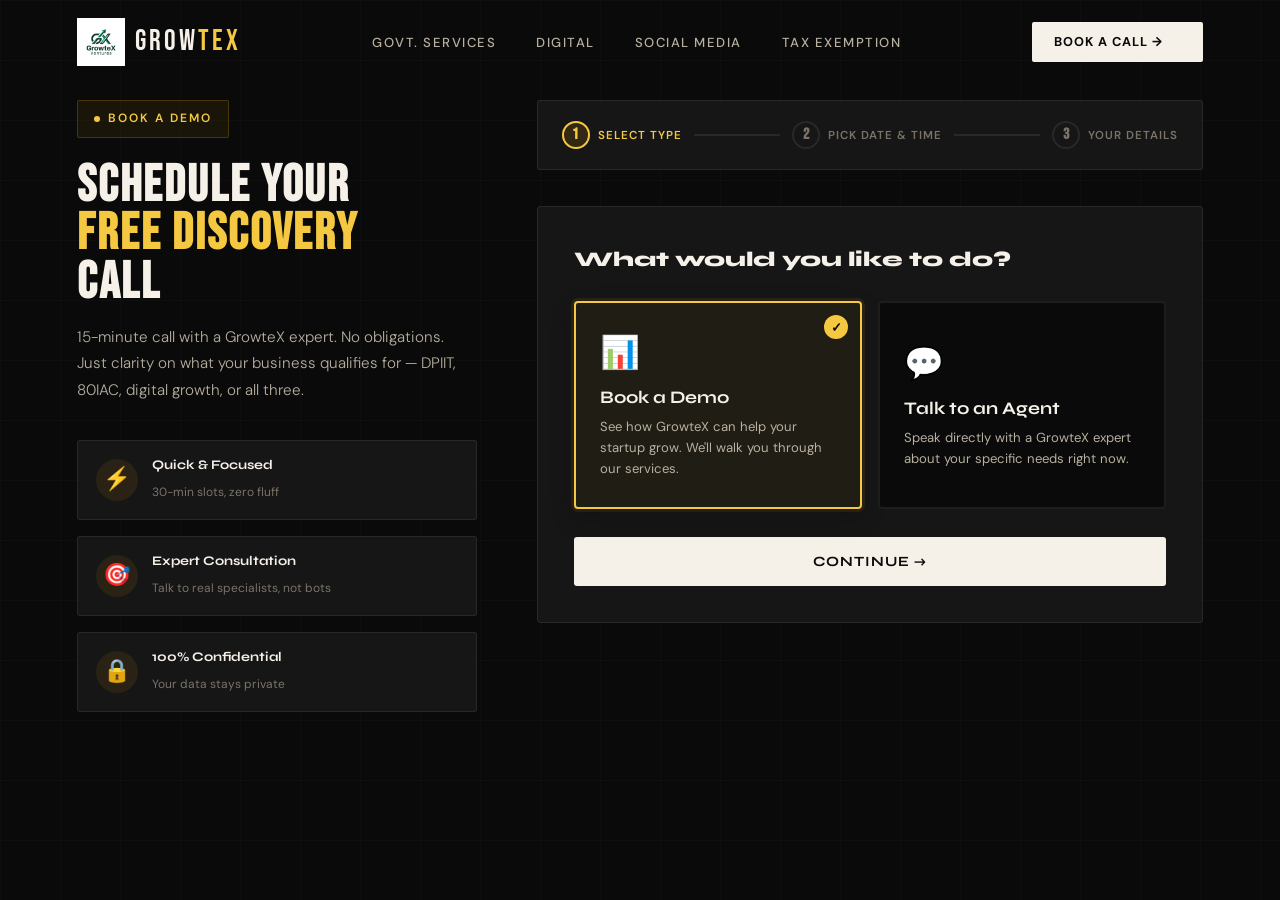
==== booking.html @ 4631273d "Add full booking system: booking page, success page, admin dashboard, Google Sheets v4" ====
<!DOCTYPE html>
<html lang="en">
<head>
<meta charset="UTF-8"/>
<meta name="viewport" content="width=device-width, initial-scale=1.0"/>
<title>Book a Call — GrowteX Ventures</title>
<meta name="description" content="Book a free 15-minute discovery call with GrowteX Ventures. Pick your date and time, and a GrowteX agent will connect with you."/>
<meta name="robots" content="index, follow"/>
<link rel="canonical" href="https://growtex.in/booking"/>
<link href="https://fonts.googleapis.com/css2?family=Bebas+Neue&family=Syne:wght@400;600;700;800&family=DM+Sans:wght@300;400;500&display=swap" rel="stylesheet"/>
<link rel="stylesheet" href="css/style.css"/>
<link rel="stylesheet" href="css/booking-page.css"/>
</head>
<body>

<!-- NAV -->
<nav id="mainnav" role="navigation" aria-label="Main navigation">
  <div style="display: flex; align-items: center; gap: 10px;">
    <img src="assets/logo.png" alt="GrowteX Logo" style="height: 48px; width: auto; object-fit: contain; pointer-events: none;"/>
    <a href="index.html" class="logo" aria-label="GrowteX Ventures Home">GROW<span>TEX</span></a>
  </div>
  <ul class="nav-links">
    <li><a href="index.html#govt">Govt. Services</a></li>
    <li><a href="index.html#digital">Digital</a></li>
    <li><a href="index.html#social">Social Media</a></li>
    <li><a href="index.html#tax">Tax Exemption</a></li>
  </ul>
  <a href="javascript:void(0)" class="nav-cta" aria-label="Book a call with GrowteX" id="navBookBtn">
    <div class="dbl-i"><span>Book a Call →</span><span>Schedule Now →</span></div>
  </a>
</nav>

<!-- BOOKING PAGE -->
<section id="booking-page">
  <div class="bp-container">
    <!-- LEFT: Info Panel -->
    <div class="bp-info">
      <div class="bp-badge" id="bookingTypeBadge">
        <span class="bp-badge-dot"></span>
        <span id="bookingTypeLabel">Book a Demo</span>
      </div>
      <h1 class="bp-title">Schedule Your<br/><span class="gold">FREE Discovery</span><br/>Call</h1>
      <p class="bp-desc">15-minute call with a GrowteX expert. No obligations. Just clarity on what your business qualifies for — DPIIT, 80IAC, digital growth, or all three.</p>
      
      <div class="bp-features">
        <div class="bp-feat">
          <div class="bp-feat-icon">⚡</div>
          <div>
            <strong>Quick & Focused</strong>
            <span>30-min slots, zero fluff</span>
          </div>
        </div>
        <div class="bp-feat">
          <div class="bp-feat-icon">🎯</div>
          <div>
            <strong>Expert Consultation</strong>
            <span>Talk to real specialists, not bots</span>
          </div>
        </div>
        <div class="bp-feat">
          <div class="bp-feat-icon">🔒</div>
          <div>
            <strong>100% Confidential</strong>
            <span>Your data stays private</span>
          </div>
        </div>
      </div>

      <!-- Booking Summary (appears when slot is selected) -->
      <div class="bp-summary" id="bookingSummary" style="display:none;">
        <h3>📋 Your Booking</h3>
        <div class="bp-summary-row"><span>Type</span><strong id="sumType">Demo</strong></div>
        <div class="bp-summary-row"><span>Date</span><strong id="sumDate">—</strong></div>
        <div class="bp-summary-row"><span>Time</span><strong id="sumTime">—</strong></div>
        <div class="bp-summary-row"><span>Duration</span><strong>30 minutes</strong></div>
      </div>
    </div>

    <!-- RIGHT: Booking Steps -->
    <div class="bp-steps">
      <!-- Step Indicator -->
      <div class="bp-stepper">
        <div class="bp-step active" data-step="1">
          <div class="bp-step-num">1</div>
          <span>Select Type</span>
        </div>
        <div class="bp-step-line"></div>
        <div class="bp-step" data-step="2">
          <div class="bp-step-num">2</div>
          <span>Pick Date & Time</span>
        </div>
        <div class="bp-step-line"></div>
        <div class="bp-step" data-step="3">
          <div class="bp-step-num">3</div>
          <span>Your Details</span>
        </div>
      </div>

      <!-- STEP 1: Booking Type -->
      <div class="bp-panel" id="step1" data-step="1">
        <h2 class="bp-panel-title">What would you like to do?</h2>
        <div class="bp-type-grid">
          <button class="bp-type-card active" data-type="demo" id="typeDemo">
            <div class="bp-type-icon">📊</div>
            <h3>Book a Demo</h3>
            <p>See how GrowteX can help your startup grow. We'll walk you through our services.</p>
            <div class="bp-type-check">✓</div>
          </button>
          <button class="bp-type-card" data-type="agent" id="typeAgent">
            <div class="bp-type-icon">💬</div>
            <h3>Talk to an Agent</h3>
            <p>Speak directly with a GrowteX expert about your specific needs right now.</p>
            <div class="bp-type-check">✓</div>
          </button>
        </div>
        <button class="bp-next-btn" id="step1Next">
          Continue →
        </button>
      </div>

      <!-- STEP 2: Date & Time -->
      <div class="bp-panel" id="step2" data-step="2" style="display:none;">
        <h2 class="bp-panel-title">Pick a date & time</h2>
        
        <!-- Calendar -->
        <div class="bp-calendar" id="bpCalendar">
          <div class="bp-cal-header">
            <button class="bp-cal-nav" id="calPrev" aria-label="Previous month">‹</button>
            <h3 id="calMonthYear"></h3>
            <button class="bp-cal-nav" id="calNext" aria-label="Next month">›</button>
          </div>
          <div class="bp-cal-weekdays">
            <span>Sun</span><span>Mon</span><span>Tue</span><span>Wed</span><span>Thu</span><span>Fri</span><span>Sat</span>
          </div>
          <div class="bp-cal-grid" id="calGrid"></div>
        </div>

        <!-- Time Slots -->
        <div class="bp-time-section" id="timeSection" style="display:none;">
          <h3 class="bp-time-title">Available slots for <span id="selectedDateLabel"></span></h3>
          <div class="bp-time-grid" id="timeGrid"></div>
          <p class="bp-time-note">⏰ All times are in IST (Asia/Kolkata) · 30-min slots</p>
        </div>

        <div class="bp-step-nav">
          <button class="bp-back-btn" id="step2Back">← Back</button>
          <button class="bp-next-btn" id="step2Next" disabled>Continue →</button>
        </div>
      </div>

      <!-- STEP 3: Details Form -->
      <div class="bp-panel" id="step3" data-step="3" style="display:none;">
        <h2 class="bp-panel-title">Your Details</h2>
        <form id="bpForm" novalidate>
          <div class="bp-form-row">
            <div class="bp-form-field">
              <label for="bpName">Full Name <span class="req">*</span></label>
              <input type="text" id="bpName" name="name" placeholder="e.g. Rahul Sharma" required autocomplete="name"/>
            </div>
            <div class="bp-form-field">
              <label for="bpEmail">Email Address <span class="req">*</span></label>
              <input type="email" id="bpEmail" name="email" placeholder="you@company.com" required autocomplete="email"/>
            </div>
          </div>
          <div class="bp-form-row">
            <div class="bp-form-field">
              <label for="bpPhone">WhatsApp Number <span class="req">*</span></label>
              <div class="bp-phone-wrap">
                <span class="bp-prefix">+91</span>
                <input type="tel" id="bpPhone" name="phone" placeholder="7999866007" required pattern="[0-9]{10}" maxlength="10" autocomplete="tel"/>
              </div>
            </div>
            <div class="bp-form-field">
              <label for="bpCompany">Company Name</label>
              <input type="text" id="bpCompany" name="company" placeholder="Your startup name" autocomplete="organization"/>
            </div>
          </div>
          <div class="bp-form-field">
            <label for="bpNotes">Anything else? <span class="opt">(optional)</span></label>
            <textarea id="bpNotes" name="notes" rows="3" placeholder="Tell us briefly about your business or question…"></textarea>
          </div>

          <div class="bp-step-nav">
            <button type="button" class="bp-back-btn" id="step3Back">← Back</button>
            <button type="submit" class="bp-submit-btn" id="bpSubmitBtn">
              <span class="bp-submit-text">Confirm Booking →</span>
              <span class="bp-submit-loading" style="display:none;">
                <span class="bp-spinner"></span> Booking…
              </span>
            </button>
          </div>
          <p class="bp-privacy">🔒 Your data is safe. We never share it with third parties.</p>
        </form>
      </div>
    </div>
  </div>
</section>

<!-- SCRIPTS -->
<script src="js/script.js"></script>
<script src="js/booking-page.js"></script>

</body>
</html>
---- css/style.css ----
/* ══ CSS EASING VARS ══ */
:root{
  --es:cubic-bezier(0.34,1.56,0.64,1);
  --ee:cubic-bezier(0.16,1,0.3,1);
  --em:cubic-bezier(0.4,0,0.2,1);

  /* GLOSSY BLACK + PREMIUM OFF-WHITE */
  --bg:#0a0a0a;
  --bg2:#111111;
  --bg3:#0f0f0f;
  --surface:#161616;
  --surfacealt:#1a1a1a;
  --border:rgba(255,255,255,0.08);
  --borderh:rgba(255,255,255,0.18);

  /* BRAND ACCENTS */
  --deep:#000000;
  --venture:#f5f0e8;
  --emerald:#d4c5a9;
  --bright:#f5f0e8;
  --gold:#d4960a;
  --goldb:#F5C842;
  --cyan:#0891b2;
  --violet:#7c3aed;

  /* TEXT */
  --text:#f5f0e8;
  --textm:#b8b0a0;
  --texts:#7a7468;
}
*,*::before,*::after{box-sizing:border-box;margin:0;padding:0;}
html{scroll-behavior:smooth;}
body{background:var(--bg);color:var(--text);font-family:'DM Sans',sans-serif;font-weight:400;line-height:1.65;overflow-x:hidden;cursor:none;}

/* ══ GRAIN ══ */
body::before{content:'';position:fixed;inset:0;background-image:url("data:image/svg+xml,%3Csvg viewBox='0 0 200 200' xmlns='http://www.w3.org/2000/svg'%3E%3Cfilter id='n'%3E%3CfeTurbulence type='fractalNoise' baseFrequency='0.85' numOctaves='4' stitchTiles='stitch'/%3E%3C/filter%3E%3Crect width='100%25' height='100%25' filter='url(%23n)' opacity='0.025'/%3E%3C/svg%3E");pointer-events:none;z-index:1;opacity:.35;}

/* ══ CUSTOM CURSOR ══ */
.cur{width:10px;height:10px;background:var(--venture);border-radius:50%;position:fixed;top:0;left:0;pointer-events:none;z-index:9999;transform:translate(-50%,-50%);transition:width .3s var(--es),height .3s var(--es),background .3s;}
.cur-ring{width:34px;height:34px;border:1.5px solid rgba(245,240,232,0.3);border-radius:50%;position:fixed;top:0;left:0;pointer-events:none;z-index:9998;transform:translate(-50%,-50%);transition:transform .45s var(--em);}
body:has(a:hover) .cur,body:has(button:hover) .cur{width:20px;height:20px;background:var(--goldb);}

/* ══ NAV ══ */
nav{position:fixed;top:0;left:0;right:0;z-index:200;display:flex;align-items:center;justify-content:space-between;padding:18px 6vw;transition:background .35s,border-color .35s,padding .3s;border-bottom:1px solid transparent;}
nav.sc{background:rgba(10,10,10,0.92);backdrop-filter:blur(20px);border-color:var(--border);padding:13px 6vw;}
.logo{font-family:'Bebas Neue',sans-serif;font-size:1.8rem;letter-spacing:3px;color:var(--venture);text-decoration:none;cursor:none;}
.logo span{color:var(--goldb);}
.nav-links{display:flex;gap:2.5rem;list-style:none;}
.nav-links a{text-decoration:none;font-size:.82rem;font-weight:500;letter-spacing:1.5px;text-transform:uppercase;color:var(--textm);transition:color .2s;cursor:none;}
.nav-links a:hover{color:var(--venture);}

/* DOUBLE-TEXT NAV CTA */
.nav-cta{display:inline-flex;flex-direction:column;overflow:hidden;height:40px;padding:0 22px;border-radius:2px;background:var(--venture);color:var(--bg);font-weight:700;font-size:.8rem;letter-spacing:1px;text-transform:uppercase;text-decoration:none;cursor:none;transition:background .2s;align-items:center;}
.nav-cta:hover{background:var(--emerald);}
.dbl-i{display:flex;flex-direction:column;transition:transform .4s var(--ee);}
.nav-cta:hover .dbl-i{transform:translateY(-50%);}
.nav-cta .dbl-i span{height:40px;display:flex;align-items:center;white-space:nowrap;}

/* ══ HERO ══ */
#hero{position:relative;min-height:100vh;display:flex;flex-direction:column;justify-content:center;padding:120px 6vw 80px;overflow:hidden;background:linear-gradient(160deg, #0a0a0a 0%, #111 40%, #0d0d0d 100%);}
.grid-bg{position:absolute;inset:0;z-index:0;background-image:linear-gradient(rgba(245,240,232,.03) 1px,transparent 1px),linear-gradient(90deg,rgba(245,240,232,.03) 1px,transparent 1px);background-size:60px 60px;opacity:0.3;}
.orb{position:absolute;border-radius:50%;filter:blur(120px);opacity:.08;z-index:0;}
.orb1{width:600px;height:600px;background:var(--goldb);top:-100px;right:-150px;animation:orbf 9s ease-in-out infinite;}
.orb2{width:400px;height:400px;background:var(--violet);bottom:-80px;left:10%;opacity:.06;animation:orbf 9s ease-in-out 4s infinite;}
@keyframes orbf{0%,100%{transform:translate(0,0)}40%{transform:translate(25px,-18px)}70%{transform:translate(-12px,12px)}}

.eyebrow{position:relative;z-index:1;display:inline-flex;align-items:center;gap:10px;background:rgba(212,150,10,.08);border:1px solid rgba(212,150,10,.25);padding:7px 16px;border-radius:2px;font-size:.75rem;letter-spacing:2px;text-transform:uppercase;color:var(--goldb);font-weight:600;margin-bottom:28px;width:fit-content;animation:fadeUp .8s var(--ee) .2s both;}
.eyebrow::before{content:'';width:6px;height:6px;background:var(--bright);border-radius:50%;animation:pulse 1.8s infinite;}
@keyframes pulse{0%,100%{opacity:1;transform:scale(1);}50%{opacity:.4;transform:scale(1.4);}}
@keyframes fadeUp{from{opacity:0;transform:translateY(18px)}to{opacity:1;transform:translateY(0)}}

/* SPLIT WORD HERO */
h1.headline{position:relative;z-index:1;font-family:'Bebas Neue',sans-serif;font-size:clamp(3.2rem,8vw,7.5rem);line-height:.95;letter-spacing:2px;color:var(--text);max-width:900px;margin-bottom:16px;}
h1.headline .ac{color:var(--goldb);}
h1.headline .go{color:var(--goldb);}
.ww{overflow:hidden;display:inline-block;}
.wrd{display:inline-block;opacity:0;transform:translateY(105%);animation:wUp .65s var(--ee) both;}
@keyframes wUp{to{opacity:1;transform:translateY(0)}}

.hero-sub{position:relative;z-index:1;font-size:clamp(1rem,2vw,1.2rem);font-weight:300;color:var(--textm);max-width:560px;margin-bottom:48px;line-height:1.75;opacity:0;animation:fadeUp .8s var(--ee) 1s both;}
.stats{position:relative;z-index:1;display:flex;gap:3rem;flex-wrap:wrap;margin-bottom:52px;opacity:0;animation:fadeUp .8s var(--ee) 1.2s both;}
.stat{display:flex;flex-direction:column;}
.stat-n{font-family:'Bebas Neue',sans-serif;font-size:3rem;line-height:1;color:var(--gold);letter-spacing:2px;}
.stat-l{font-size:.72rem;letter-spacing:1.5px;text-transform:uppercase;color:var(--texts);}
.btns{position:relative;z-index:1;display:flex;gap:16px;flex-wrap:wrap;opacity:0;animation:fadeUp .8s var(--ee) 1.35s both;}

/* DOUBLE-TEXT BUTTONS */
.btn-p{display:inline-flex;flex-direction:column;overflow:hidden;height:52px;padding:0 36px;border-radius:2px;background:var(--venture);color:var(--bg);font-weight:700;font-size:.88rem;letter-spacing:1px;text-transform:uppercase;text-decoration:none;border:none;cursor:none;transition:background .2s,box-shadow .2s;align-items:center;}
.btn-p:hover{background:var(--emerald);box-shadow:0 10px 36px rgba(245,240,232,.15);}
.btn-p .dbl-i{transition:transform .4s var(--ee);}
.btn-p:hover .dbl-i{transform:translateY(-50%);}
.btn-p .dbl-i span{height:52px;display:flex;align-items:center;white-space:nowrap;gap:10px;}

.btn-o{background:transparent;color:var(--text);font-weight:600;font-size:.88rem;letter-spacing:1px;text-transform:uppercase;padding:16px 36px;border-radius:2px;text-decoration:none;cursor:none;border:1.5px solid rgba(245,240,232,.2);transition:all .2s;display:inline-flex;align-items:center;gap:10px;}
.btn-o:hover{border-color:var(--goldb);color:var(--goldb);}

/* ══ MARQUEE (PAIN STRIP) ══ */
#pain{overflow:hidden;background:var(--venture);padding:16px 0;border-top:none;border-bottom:none;}
.pi{color:rgba(10,10,10,.85)!important;}
.pi::before{color:var(--gold)!important;}
.mq-track{display:flex;width:max-content;animation:mqS 22s linear infinite;}
.mq-track:hover{animation-play-state:paused;}
.pi{font-family:'Syne',sans-serif;font-size:.78rem;font-weight:700;letter-spacing:1.5px;text-transform:uppercase;color:rgba(240,237,230,.8);display:inline-flex;align-items:center;gap:8px;padding:0 2.5rem;white-space:nowrap;}
.pi::before{content:'✗';color:var(--goldb);font-size:1rem;}
@keyframes mqS{0%{transform:translateX(0)}100%{transform:translateX(-50%)}}

/* ══ MARQUEE STRIP 2 ══ */
.mq-wrap2{overflow:hidden;background:var(--bg2);border-top:1px solid var(--border);border-bottom:1px solid var(--border);padding:13px 0;}
.mq-track2{display:flex;width:max-content;animation:mqS 30s linear infinite;}
.mq-wrap2:hover .mq-track2{animation-play-state:paused;}
.mq-item2{display:inline-flex;align-items:center;gap:1.5rem;padding:0 2.5rem;font-family:'Syne',sans-serif;font-size:.76rem;font-weight:700;letter-spacing:.1em;text-transform:uppercase;color:var(--textm);white-space:nowrap;}
.mq-dot2{width:5px;height:5px;background:var(--bright);border-radius:50%;flex-shrink:0;}

/* ══ SECTION BASE ══ */
section{position:relative;z-index:1;padding:100px 6vw;}
.stag{display:inline-flex;align-items:center;gap:8px;font-size:.72rem;letter-spacing:2.5px;text-transform:uppercase;font-weight:600;color:var(--emerald);margin-bottom:20px;}
.stag::before{content:'';display:block;width:24px;height:2px;background:var(--bright);}
h2.st{font-family:'Bebas Neue',sans-serif;font-size:clamp(2.4rem,5vw,4.5rem);line-height:.97;letter-spacing:1.5px;margin-bottom:16px;color:var(--text);}
.sdesc{font-size:1rem;color:var(--textm);max-width:600px;line-height:1.7;margin-bottom:60px;font-weight:300;}
.divider{height:1px;background:linear-gradient(90deg,transparent,var(--border),transparent);margin:0 6vw;}

/* ══ GOVT CARDS ══ */
.grid2{display:grid;grid-template-columns:1fr 1fr;gap:2px;}
.card{background:var(--surface);border:1px solid var(--border);border-top:3px solid transparent;padding:48px 40px;position:relative;overflow:hidden;transition:border-color .3s,transform .4s var(--es),box-shadow .3s;}
.card:hover{border-color:var(--borderh);transform:translateY(-4px);box-shadow:0 20px 50px rgba(0,0,0,.3);}
.card::after{content:'';position:absolute;top:0;left:0;right:0;height:3px;transform:scaleX(0);transform-origin:left;transition:transform .5s var(--ee);}
.card:hover::after{transform:scaleX(1);}
.card.tg{border-top-color:var(--goldb);}
.card.tg::after{background:var(--goldb);}
.card.tv{border-top-color:var(--violet);}
.card.tv::after{background:var(--violet);}
.cicon{width:52px;height:52px;background:rgba(212,150,10,.08);border:1px solid rgba(212,150,10,.18);border-radius:4px;display:flex;align-items:center;justify-content:center;font-size:1.5rem;margin-bottom:28px;transition:transform .3s var(--es),background .2s;}
.card:hover .cicon{transform:scale(1.1) rotate(-4deg);background:rgba(212,150,10,.15);}
.card h3{font-family:'Syne',sans-serif;font-size:1.4rem;font-weight:800;margin-bottom:16px;color:var(--text);}
.hook{font-size:.85rem;color:var(--textm);line-height:1.75;margin-bottom:24px;font-weight:300;}
.blist{list-style:none;margin-bottom:32px;}
.blist li{font-size:.84rem;color:var(--texts);padding:7px 0;border-bottom:1px solid var(--border);display:flex;align-items:flex-start;gap:10px;}
.blist li::before{content:'→';color:var(--bright);font-size:.8rem;margin-top:2px;flex-shrink:0;}
.cstat{font-family:'Bebas Neue',sans-serif;font-size:2.5rem;color:var(--gold);letter-spacing:2px;margin-bottom:4px;}
.cstatl{font-size:.72rem;letter-spacing:1.5px;text-transform:uppercase;color:var(--texts);margin-bottom:28px;}

/* CARD BUTTONS */
.bc{display:inline-flex;flex-direction:column;overflow:hidden;height:42px;padding:0 24px;border-radius:2px;font-size:.78rem;font-weight:700;letter-spacing:1.5px;text-transform:uppercase;text-decoration:none;cursor:none;align-items:center;border:none;transition:all .2s;}
.bc .dbl-i{transition:transform .4s var(--ee);}
.bc:hover .dbl-i{transform:translateY(-50%);}
.bc .dbl-i span{height:42px;display:flex;align-items:center;white-space:nowrap;gap:8px;}
.bc.g{background:var(--venture);color:var(--bg);}
.bc.g:hover{background:var(--emerald);box-shadow:0 6px 20px rgba(0,0,0,.25);}
.bc.og{background:transparent;color:var(--gold);border:1.5px solid var(--gold);overflow:visible;height:auto;padding:11px 24px;flex-direction:row;}
.bc.og:hover{background:rgba(245,200,66,.06);}
.bc.oc{background:transparent;color:var(--cyan);border:1.5px solid var(--cyan);overflow:visible;height:auto;padding:11px 24px;flex-direction:row;}
.bc.oc:hover{background:rgba(8,145,178,.06);}
.bc.ov{background:transparent;color:var(--violet);border:1.5px solid var(--violet);overflow:visible;height:auto;padding:11px 24px;flex-direction:row;}
.bc.ov:hover{background:rgba(124,58,237,.06);}

/* ══ DIGITAL BANNER ══ */
#dbanner{background:#111;border-top:1px solid rgba(245,240,232,.06);border-bottom:1px solid rgba(245,240,232,.06);padding:64px 6vw;display:flex;align-items:center;justify-content:space-between;gap:40px;flex-wrap:wrap;}
#dbanner h2{font-family:'Bebas Neue',sans-serif;font-size:clamp(2.5rem,5vw,4rem);letter-spacing:2px;line-height:.95;color:var(--text);margin-bottom:12px;}
#dbanner p{font-size:1rem;color:var(--textm);max-width:480px;font-weight:300;line-height:1.7;}
.dsteps{display:flex;flex-direction:column;gap:14px;min-width:260px;}
.ds{display:flex;align-items:center;gap:14px;font-size:.85rem;font-weight:500;color:var(--textm);}
.dsn{width:28px;height:28px;background:rgba(212,150,10,.15);border:1px solid rgba(212,150,10,.25);border-radius:50%;display:flex;align-items:center;justify-content:center;font-family:'Bebas Neue',sans-serif;font-size:1rem;color:var(--goldb);flex-shrink:0;}

/* ══ DIGITAL CARDS ══ */
.grid3{display:grid;grid-template-columns:repeat(3,1fr);gap:2px;}
.dc{background:var(--surface);border:1px solid var(--border);padding:44px 36px;position:relative;overflow:hidden;transition:border-color .3s,transform .4s var(--es),box-shadow .3s;cursor:none;}
.dc:hover{border-color:rgba(8,145,178,.3);transform:translateY(-5px);box-shadow:0 16px 40px rgba(0,0,0,.3);}
.snum{font-family:'Bebas Neue',sans-serif;font-size:5rem;line-height:1;color:rgba(245,240,232,.03);position:absolute;top:16px;right:20px;letter-spacing:4px;}
.dc h3{font-family:'Syne',sans-serif;font-size:1.15rem;font-weight:800;margin-bottom:12px;color:var(--text);}
.tl{font-size:.78rem;color:var(--cyan);font-weight:600;letter-spacing:1px;text-transform:uppercase;margin-bottom:14px;}
.dc p{font-size:.84rem;color:var(--textm);line-height:1.7;font-weight:300;margin-bottom:24px;}
.adtags{display:flex;gap:8px;flex-wrap:wrap;margin-bottom:24px;}
.at{font-size:.68rem;font-weight:600;letter-spacing:1px;text-transform:uppercase;padding:5px 12px;border-radius:1px;border:1px solid rgba(124,58,237,.3);color:var(--violet);}

/* ══ SOCIAL ══ */
.slayout{display:grid;grid-template-columns:1fr 1fr;gap:80px;align-items:start;}
.splats{display:flex;flex-direction:column;gap:12px;margin-bottom:36px;}
.prow{display:flex;align-items:center;gap:16px;background:rgba(245,240,232,.03);border:1px solid var(--border);padding:16px 20px;border-radius:2px;font-size:.85rem;color:var(--text);font-weight:500;transition:all .25s var(--es);cursor:none;}
.prow:hover{border-color:rgba(212,150,10,.3);background:rgba(212,150,10,.05);transform:translateX(5px);}
.picon{width:36px;height:36px;border-radius:50%;background:rgba(212,150,10,.1);display:flex;align-items:center;justify-content:center;font-size:1rem;flex-shrink:0;}
.promise{background:var(--surfacealt);border:1px solid rgba(212,150,10,.2);border-top:3px solid var(--gold);padding:40px 36px;margin-bottom:20px;}
.promise h3{font-family:'Syne',sans-serif;font-size:1.2rem;font-weight:800;color:var(--gold);margin-bottom:16px;}
.promise p{font-size:.88rem;color:var(--textm);line-height:1.75;font-weight:300;}
.mrow{display:grid;grid-template-columns:1fr 1fr;gap:12px;}
.mb{background:var(--surface);border:1px solid var(--border);padding:20px;}
.mb .n{font-family:'Bebas Neue',sans-serif;font-size:2rem;color:var(--bright);letter-spacing:1px;}
.mb .l{font-size:.7rem;color:var(--texts);letter-spacing:1px;text-transform:uppercase;}

/* ══ TAX ══ */
.tlayout{display:grid;grid-template-columns:1fr 1fr;gap:80px;align-items:center;}
.th{font-family:'Bebas Neue',sans-serif;font-size:clamp(2rem,4vw,3.5rem);line-height:.97;letter-spacing:2px;margin-bottom:20px;color:var(--text);}
.th .v{color:var(--violet);}
.slist{display:flex;flex-direction:column;}
.si{display:flex;gap:20px;padding:24px 0;border-bottom:1px solid var(--border);transition:padding .2s var(--es);}
.si:hover{padding-left:6px;}
.sd{width:10px;height:10px;background:var(--violet);border-radius:50%;flex-shrink:0;margin-top:6px;}
.st h4{font-family:'Syne',sans-serif;font-size:.9rem;font-weight:700;margin-bottom:5px;color:var(--text);}
.st p{font-size:.82rem;color:var(--textm);line-height:1.6;}
.bignum{font-family:'Bebas Neue',sans-serif;font-size:7rem;line-height:.85;color:var(--violet);letter-spacing:4px;opacity:.1;margin-top:20px;}

/* ══ CTA SECTION ══ */
#cta{background:#111;padding:100px 6vw;text-align:center;position:relative;overflow:hidden;border-top:1px solid rgba(245,240,232,.06);}
#cta::before{content:'';position:absolute;inset:0;background-image:linear-gradient(rgba(245,240,232,.02) 1px,transparent 1px),linear-gradient(90deg,rgba(245,240,232,.02) 1px,transparent 1px);background-size:40px 40px;}
#cta h2{font-family:'Bebas Neue',sans-serif;font-size:clamp(2.5rem,6vw,5.5rem);line-height:.95;letter-spacing:2px;position:relative;z-index:1;margin-bottom:20px;color:var(--text);}
#cta p{font-size:1rem;font-weight:300;color:var(--textm);max-width:560px;margin:0 auto 48px;line-height:1.7;position:relative;z-index:1;}
.cbts{display:flex;gap:16px;justify-content:center;flex-wrap:wrap;position:relative;z-index:1;}
.bw{display:inline-flex;flex-direction:column;overflow:hidden;height:56px;padding:0 40px;border-radius:2px;background:var(--bg);color:var(--venture);font-weight:700;font-size:.9rem;letter-spacing:1px;text-transform:uppercase;text-decoration:none;cursor:none;transition:background .2s,box-shadow .2s;align-items:center;}
.bw:hover{background:#fff;box-shadow:0 12px 36px rgba(0,0,0,.2);}
.bw .dbl-i{transition:transform .4s var(--ee);}
.bw:hover .dbl-i{transform:translateY(-50%);}
.bw .dbl-i span{height:56px;display:flex;align-items:center;white-space:nowrap;gap:10px;}
.bwa{display:inline-flex;flex-direction:column;overflow:hidden;height:56px;padding:0 40px;border-radius:2px;background:#25D366;color:#fff;font-weight:700;font-size:.9rem;letter-spacing:1px;text-transform:uppercase;text-decoration:none;cursor:none;transition:background .2s;align-items:center;}
.bwa:hover{background:#1fba57;}
.bwa .dbl-i{transition:transform .4s var(--ee);}
.bwa:hover .dbl-i{transform:translateY(-50%);}
.bwa .dbl-i span{height:56px;display:flex;align-items:center;white-space:nowrap;gap:10px;}

/* ══ FOOTER ══ */
footer{background:#050505;padding:60px 6vw 30px;border-top:1px solid rgba(245,240,232,.06);}
.fg{display:grid;grid-template-columns:2fr 1fr 1fr 1fr;gap:60px;margin-bottom:50px;}
.flogo{font-family:'Bebas Neue',sans-serif;font-size:2rem;letter-spacing:3px;color:var(--text);margin-bottom:14px;}
.flogo span{color:var(--goldb);}
.ftag{font-size:.8rem;color:var(--texts);line-height:1.7;max-width:260px;}
.fc h4{font-family:'Syne',sans-serif;font-size:.7rem;font-weight:700;letter-spacing:2px;text-transform:uppercase;color:var(--texts);margin-bottom:20px;}
.fc ul{list-style:none;display:flex;flex-direction:column;gap:10px;}
.fc ul li a{font-size:.82rem;color:rgba(245,240,232,.45);text-decoration:none;transition:color .2s;cursor:none;}
.fc ul li a:hover{color:var(--goldb);}
.fb{border-top:1px solid rgba(255,255,255,.06);padding-top:28px;display:flex;align-items:center;justify-content:space-between;flex-wrap:wrap;gap:14px;}
.fb p{font-size:.75rem;color:var(--texts);}
.fbadge{font-size:.7rem;font-weight:700;letter-spacing:1.5px;text-transform:uppercase;padding:6px 14px;background:rgba(212,150,10,.08);border:1px solid rgba(212,150,10,.2);color:var(--goldb);border-radius:2px;}

/* ══ SCROLL REVEAL ══ */
.fu{opacity:0;transform:translateY(32px);transition:opacity .7s var(--ee),transform .7s var(--ee);}
.fu.v{opacity:1;transform:translateY(0);}

/* ══ CHATBOT ══ */
.cfab{position:fixed;bottom:2rem;right:2rem;z-index:500;display:flex;align-items:center;gap:.75rem;background:var(--text);color:var(--bg);padding:0 1.5rem 0 1.1rem;height:3.4rem;border-radius:2px;font-family:'Syne',sans-serif;font-weight:700;font-size:.82rem;letter-spacing:.06em;text-transform:uppercase;cursor:none;border:none;box-shadow:0 8px 28px rgba(0,0,0,.5);transition:all .3s var(--es);animation:fabIn .8s var(--es) 2s both;}
@keyframes fabIn{from{opacity:0;transform:translateY(20px) scale(.9)}to{opacity:1;transform:translateY(0) scale(1)}}
.cfab:hover{background:var(--emerald);transform:translateY(-3px);box-shadow:0 14px 36px rgba(0,0,0,.6);}
.cfab.hid{transform:scale(0) translateY(20px);opacity:0;pointer-events:none;}
.fab-icon{font-size:1.1rem;animation:wgl 3s ease-in-out 4s infinite;}
@keyframes wgl{0%,88%,100%{transform:rotate(0)}92%{transform:rotate(-12deg)}96%{transform:rotate(10deg)}}
.fbadge2{position:absolute;top:-4px;right:-4px;width:14px;height:14px;background:var(--goldb);border-radius:50%;animation:pulse 2s infinite;}

.cw{position:fixed;bottom:6.5rem;right:2rem;z-index:500;width:375px;max-height:570px;background:#161616;border:1px solid var(--border);border-radius:4px;display:flex;flex-direction:column;box-shadow:0 20px 70px rgba(0,0,0,.4);transform:scale(.88) translateY(16px);transform-origin:bottom right;opacity:0;pointer-events:none;transition:transform .4s var(--es),opacity .3s var(--em);overflow:hidden;}
.cw.open{transform:scale(1) translateY(0);opacity:1;pointer-events:all;}
.ch{padding:1.2rem 1.4rem;border-bottom:1px solid var(--border);display:flex;align-items:center;gap:.9rem;background:#111;}
.cav{width:40px;height:40px;border-radius:50%;background:rgba(212,150,10,.15);display:flex;align-items:center;justify-content:center;font-size:1.1rem;flex-shrink:0;animation:avp 3s ease-in-out infinite;}
@keyframes avp{0%,100%{box-shadow:0 0 0 2px rgba(212,150,10,.2)}50%{box-shadow:0 0 0 5px rgba(212,150,10,.1)}}
.chi h4{font-family:'Syne',sans-serif;font-size:.95rem;font-weight:700;color:var(--text);}
.chi p{font-size:.72rem;color:rgba(240,237,230,.7);}
.odot{display:inline-block;width:6px;height:6px;background:#4ade80;border-radius:50%;margin-right:4px;animation:pulse 2s infinite;}
.ccl{margin-left:auto;background:none;border:none;color:rgba(240,237,230,.6);font-size:1.2rem;cursor:none;padding:.25rem;transition:color .2s;}
.ccl:hover{color:var(--bg);}

.msgs{flex:1;overflow-y:auto;padding:1.2rem;display:flex;flex-direction:column;gap:.8rem;scrollbar-width:thin;scrollbar-color:var(--border) transparent;background:var(--bg);}
.msg{max-width:86%;animation:msgIn .35s var(--es) both;}
@keyframes msgIn{from{opacity:0;transform:translateY(8px) scale(.97)}to{opacity:1;transform:translateY(0) scale(1)}}
.msg.bot{align-self:flex-start;}
.msg.usr{align-self:flex-end;}
.mb2{padding:.65rem 1rem;border-radius:3px;font-size:.875rem;line-height:1.55;}
.msg.bot .mb2{background:var(--surface);color:var(--text);border:1px solid var(--border);border-bottom-left-radius:0;}
.msg.usr .mb2{background:var(--venture);color:var(--bg);font-weight:500;border-bottom-right-radius:0;}
.mt2{font-size:.65rem;color:var(--texts);margin-top:.3rem;}
.msg.usr .mt2{text-align:right;}

.qr{display:flex;flex-wrap:wrap;gap:.45rem;padding:.5rem 1.2rem .9rem;background:var(--bg);}
.qrb{background:transparent;border:1px solid var(--border);color:var(--emerald);font-size:.75rem;font-weight:700;padding:.35rem .85rem;border-radius:2px;cursor:none;font-family:'Syne',sans-serif;letter-spacing:.03em;text-transform:uppercase;transition:background .2s,border-color .2s,transform .2s var(--es);}
.qrb:hover{background:rgba(16,185,129,.07);border-color:var(--bright);transform:translateY(-1px);}

.typing{display:flex;align-items:center;gap:4px;padding:.65rem 1rem;background:var(--surface);border-radius:3px;border-bottom-left-radius:0;width:fit-content;border:1px solid var(--border);}
.td{width:6px;height:6px;border-radius:50%;background:var(--texts);animation:tb 1.2s infinite;}
.td:nth-child(2){animation-delay:.2s}.td:nth-child(3){animation-delay:.4s}
@keyframes tb{0%,60%,100%{transform:translateY(0)}30%{transform:translateY(-5px);background:var(--bright)}}

.cia{padding:.9rem 1.2rem;border-top:1px solid var(--border);display:flex;gap:.6rem;align-items:center;background:#fff;}
.cin{flex:1;background:var(--bg);border:1px solid var(--border);border-radius:2px;padding:.65rem 1rem;color:var(--text);font-family:'DM Sans',sans-serif;font-size:.875rem;resize:none;outline:none;transition:border-color .2s;cursor:text;}
.cin::placeholder{color:var(--texts);}
.cin:focus{border-color:rgba(7,61,44,.3);}
.csend{width:38px;height:38px;border-radius:2px;background:var(--venture);border:none;cursor:none;display:flex;align-items:center;justify-content:center;transition:background .2s,transform .2s var(--es);flex-shrink:0;}
.csend:hover{background:var(--emerald);transform:scale(1.06);}
.csend svg{width:15px;height:15px;fill:var(--bg);}

/* ══ BOOKING MODAL ══ */
.bk-overlay{position:fixed;inset:0;z-index:600;background:rgba(0,0,0,.7);backdrop-filter:blur(8px);display:flex;align-items:center;justify-content:center;opacity:0;pointer-events:none;transition:opacity .35s var(--em);padding:20px;}
.bk-overlay.open{opacity:1;pointer-events:all;}
.bk-modal{background:var(--surface);border:1px solid var(--border);border-radius:6px;width:100%;max-width:620px;max-height:90vh;overflow-y:auto;padding:0;box-shadow:0 30px 80px rgba(0,0,0,.5);transform:scale(.92) translateY(20px);transition:transform .4s var(--es);scrollbar-width:thin;scrollbar-color:var(--border) transparent;}
.bk-overlay.open .bk-modal{transform:scale(1) translateY(0);}
.bk-close{position:absolute;top:16px;right:16px;background:rgba(245,240,232,.08);border:1px solid var(--border);width:32px;height:32px;border-radius:50%;display:flex;align-items:center;justify-content:center;font-size:.9rem;color:var(--textm);cursor:pointer;transition:all .2s;z-index:2;}
.bk-close:hover{background:rgba(245,240,232,.15);color:var(--text);}
.bk-modal{position:relative;}
.bk-header{background:var(--venture);padding:36px 36px 28px;text-align:center;border-radius:6px 6px 0 0;}
.bk-icon{font-size:2.4rem;margin-bottom:12px;animation:wgl 3s ease-in-out infinite;}
.bk-title{font-family:'Bebas Neue',sans-serif;font-size:2rem;letter-spacing:2px;color:var(--bg);margin-bottom:8px;}
.bk-subtitle{font-size:.85rem;color:rgba(240,237,230,.7);font-weight:300;line-height:1.6;max-width:440px;margin:0 auto;}
.bk-form{padding:28px 36px 32px;display:flex;flex-direction:column;gap:18px;}
.bk-row{display:grid;grid-template-columns:1fr 1fr;gap:16px;}
.bk-field{display:flex;flex-direction:column;gap:6px;}
.bk-field label{font-family:'Syne',sans-serif;font-size:.72rem;font-weight:700;letter-spacing:1.5px;text-transform:uppercase;color:var(--textm);}
.bk-req{color:#ef4444;}
.bk-opt{color:var(--texts);font-weight:400;text-transform:none;letter-spacing:0;}
.bk-field input,.bk-field select,.bk-field textarea{background:var(--bg);border:1.5px solid var(--border);border-radius:3px;padding:12px 14px;font-family:'DM Sans',sans-serif;font-size:.9rem;color:var(--text);outline:none;transition:border-color .2s,box-shadow .2s;cursor:text;width:100%;appearance:none;-webkit-appearance:none;}
.bk-field select{cursor:pointer;background-image:url("data:image/svg+xml,%3Csvg xmlns='http://www.w3.org/2000/svg' width='12' height='8' viewBox='0 0 12 8'%3E%3Cpath d='M1 1l5 5 5-5' stroke='%234a6358' stroke-width='1.5' fill='none'/%3E%3C/svg%3E");background-repeat:no-repeat;background-position:right 14px center;padding-right:36px;}
.bk-field textarea{resize:vertical;min-height:70px;}
.bk-field input:focus,.bk-field select:focus,.bk-field textarea:focus{border-color:var(--goldb);box-shadow:0 0 0 3px rgba(212,150,10,.1);}
.bk-field input::placeholder,.bk-field textarea::placeholder{color:var(--texts);}
.bk-field input.error,.bk-field select.error{border-color:#ef4444;box-shadow:0 0 0 3px rgba(239,68,68,.1);}
.bk-phone-wrap{display:flex;align-items:stretch;border:1.5px solid var(--border);border-radius:3px;overflow:hidden;transition:border-color .2s,box-shadow .2s;}
.bk-phone-wrap:focus-within{border-color:var(--emerald);box-shadow:0 0 0 3px rgba(11,110,79,.1);}
.bk-prefix{background:rgba(7,61,44,.06);padding:0 14px;display:flex;align-items:center;font-size:.85rem;font-weight:600;color:var(--venture);border-right:1.5px solid var(--border);flex-shrink:0;font-family:'DM Sans',sans-serif;}
.bk-phone-wrap input{border:none!important;border-radius:0!important;box-shadow:none!important;}
.bk-submit{width:100%;padding:16px;background:var(--venture);color:var(--bg);font-family:'Syne',sans-serif;font-weight:700;font-size:.9rem;letter-spacing:1px;text-transform:uppercase;border:none;border-radius:3px;cursor:pointer;transition:background .2s,box-shadow .2s,transform .2s var(--es);display:flex;align-items:center;justify-content:center;gap:8px;margin-top:4px;}
.bk-submit:hover{background:var(--emerald);box-shadow:0 8px 28px rgba(7,61,44,.2);transform:translateY(-1px);}
.bk-submit:active{transform:translateY(0);}
.bk-submit:disabled{opacity:.6;cursor:not-allowed;transform:none;}
.bk-spinner{display:inline-block;width:16px;height:16px;border:2px solid rgba(240,237,230,.3);border-top-color:var(--bg);border-radius:50%;animation:bkSpin .7s linear infinite;}
@keyframes bkSpin{to{transform:rotate(360deg)}}
.bk-footer-note{text-align:center;font-size:.72rem;color:var(--texts);margin-top:2px;}
.bk-success{padding:48px 36px;text-align:center;}
.bk-success-icon{font-size:3.5rem;margin-bottom:16px;animation:bkPop .5s var(--es);}
@keyframes bkPop{from{transform:scale(0);opacity:0}to{transform:scale(1);opacity:1}}
.bk-success h3{font-family:'Bebas Neue',sans-serif;font-size:2.2rem;letter-spacing:2px;color:var(--venture);margin-bottom:12px;}
.bk-success p{font-size:.92rem;color:var(--textm);line-height:1.7;max-width:380px;margin:0 auto 28px;}
.bk-success-actions{display:flex;gap:12px;justify-content:center;flex-wrap:wrap;}
.bk-wa-btn{display:inline-flex;align-items:center;gap:8px;padding:14px 28px;background:#25D366;color:#fff;font-family:'Syne',sans-serif;font-weight:700;font-size:.82rem;letter-spacing:.5px;text-transform:uppercase;text-decoration:none;border-radius:3px;transition:background .2s,transform .2s var(--es);}
.bk-wa-btn:hover{background:#1fba57;transform:translateY(-2px);}
.bk-another{background:transparent;border:1.5px solid var(--border);color:var(--textm);padding:14px 28px;font-family:'Syne',sans-serif;font-weight:700;font-size:.82rem;letter-spacing:.5px;text-transform:uppercase;border-radius:3px;cursor:pointer;transition:all .2s;}
.bk-another:hover{border-color:var(--venture);color:var(--venture);}

/* ══ .bw BUTTON FIX (button vs anchor) ══ */
button.bw{border:none;cursor:pointer;}

@media(max-width:900px){.grid2,.grid3,.slayout,.tlayout,.fg{grid-template-columns:1fr;}.stats{gap:1.5rem;}nav{padding:16px 4vw;}.nav-links{display:none;}#dbanner{flex-direction:column;}.cw{width:calc(100vw - 2rem);right:1rem;bottom:5.5rem;}.cfab{right:1rem;bottom:1rem;}.bk-modal{max-width:100%;}.bk-row{grid-template-columns:1fr;}.bk-header{padding:28px 24px 22px;}.bk-form{padding:22px 24px 28px;}.bk-title{font-size:1.6rem;}.bk-success{padding:36px 24px;}}
---- css/booking-page.css ----
/* ══════════════════════════════════════════════════════════════
   GROWTEX VENTURES — BOOKING PAGE STYLES
   Multi-step booking wizard + success page
   ══════════════════════════════════════════════════════════════ */

/* ══ BOOKING PAGE LAYOUT ══ */
#booking-page {
  min-height: 100vh;
  padding: 100px 6vw 60px;
  background: var(--bg);
  position: relative;
  overflow: hidden;
}
#booking-page::before {
  content: '';
  position: absolute;
  inset: 0;
  background-image:
    linear-gradient(rgba(245,240,232,.02) 1px, transparent 1px),
    linear-gradient(90deg, rgba(245,240,232,.02) 1px, transparent 1px);
  background-size: 60px 60px;
  pointer-events: none;
}

.bp-container {
  display: grid;
  grid-template-columns: 400px 1fr;
  gap: 60px;
  max-width: 1200px;
  margin: 0 auto;
  position: relative;
  z-index: 1;
}

/* ══ LEFT INFO PANEL ══ */
.bp-info {
  position: sticky;
  top: 120px;
  align-self: start;
}

.bp-badge {
  display: inline-flex;
  align-items: center;
  gap: 8px;
  background: rgba(212,150,10,.08);
  border: 1px solid rgba(212,150,10,.25);
  padding: 8px 16px;
  border-radius: 2px;
  font-size: .75rem;
  letter-spacing: 2px;
  text-transform: uppercase;
  color: var(--goldb);
  font-weight: 600;
  margin-bottom: 24px;
}
.bp-badge-dot {
  width: 6px;
  height: 6px;
  background: var(--goldb);
  border-radius: 50%;
  animation: pulse 1.8s infinite;
}

.bp-title {
  font-family: 'Bebas Neue', sans-serif;
  font-size: clamp(2.4rem, 4vw, 3.8rem);
  line-height: .95;
  letter-spacing: 2px;
  color: var(--text);
  margin-bottom: 16px;
}
.bp-title .gold { color: var(--goldb); }

.bp-desc {
  font-size: .95rem;
  color: var(--textm);
  line-height: 1.75;
  font-weight: 300;
  margin-bottom: 36px;
}

/* Features */
.bp-features {
  display: flex;
  flex-direction: column;
  gap: 16px;
  margin-bottom: 36px;
}
.bp-feat {
  display: flex;
  align-items: center;
  gap: 14px;
  padding: 14px 18px;
  background: var(--surface);
  border: 1px solid var(--border);
  border-radius: 3px;
  transition: border-color .25s, transform .25s var(--es);
}
.bp-feat:hover {
  border-color: rgba(212,150,10,.3);
  transform: translateX(4px);
}
.bp-feat-icon {
  font-size: 1.4rem;
  width: 42px;
  height: 42px;
  background: rgba(212,150,10,.1);
  border-radius: 50%;
  display: flex;
  align-items: center;
  justify-content: center;
  flex-shrink: 0;
}
.bp-feat strong {
  display: block;
  font-family: 'Syne', sans-serif;
  font-size: .82rem;
  font-weight: 700;
  color: var(--text);
  margin-bottom: 2px;
}
.bp-feat span {
  font-size: .75rem;
  color: var(--texts);
}

/* Summary Card */
.bp-summary {
  background: var(--surface);
  border: 1px solid rgba(212,150,10,.25);
  border-top: 3px solid var(--goldb);
  padding: 24px;
  border-radius: 3px;
  animation: fadeUp .5s var(--ee);
}
.bp-summary h3 {
  font-family: 'Syne', sans-serif;
  font-size: .9rem;
  font-weight: 700;
  color: var(--goldb);
  margin-bottom: 16px;
}
.bp-summary-row {
  display: flex;
  justify-content: space-between;
  align-items: center;
  padding: 8px 0;
  border-bottom: 1px solid var(--border);
  font-size: .85rem;
}
.bp-summary-row:last-child { border-bottom: none; }
.bp-summary-row span { color: var(--texts); }
.bp-summary-row strong { color: var(--text); }

/* ══ STEPPER ══ */
.bp-stepper {
  display: flex;
  align-items: center;
  gap: 12px;
  margin-bottom: 36px;
  padding: 20px 24px;
  background: var(--surface);
  border: 1px solid var(--border);
  border-radius: 3px;
}
.bp-step {
  display: flex;
  align-items: center;
  gap: 8px;
  font-size: .72rem;
  font-weight: 600;
  letter-spacing: 1px;
  text-transform: uppercase;
  color: var(--texts);
  transition: color .3s;
}
.bp-step.active { color: var(--goldb); }
.bp-step.done { color: var(--text); }
.bp-step-num {
  width: 28px;
  height: 28px;
  border-radius: 50%;
  border: 2px solid var(--border);
  display: flex;
  align-items: center;
  justify-content: center;
  font-family: 'Bebas Neue', sans-serif;
  font-size: 1rem;
  transition: all .3s;
}
.bp-step.active .bp-step-num {
  border-color: var(--goldb);
  background: rgba(212,150,10,.15);
  color: var(--goldb);
}
.bp-step.done .bp-step-num {
  border-color: #4ade80;
  background: rgba(74,222,128,.15);
  color: #4ade80;
}
.bp-step-line {
  flex: 1;
  height: 2px;
  background: var(--border);
  position: relative;
}

/* ══ STEP PANELS ══ */
.bp-panel {
  background: var(--surface);
  border: 1px solid var(--border);
  border-radius: 4px;
  padding: 36px;
  animation: panelIn .4s var(--ee);
}
@keyframes panelIn {
  from { opacity: 0; transform: translateX(20px); }
  to { opacity: 1; transform: translateX(0); }
}
.bp-panel-title {
  font-family: 'Syne', sans-serif;
  font-size: 1.3rem;
  font-weight: 800;
  color: var(--text);
  margin-bottom: 24px;
}

/* ══ STEP 1: TYPE SELECTION ══ */
.bp-type-grid {
  display: grid;
  grid-template-columns: 1fr 1fr;
  gap: 16px;
  margin-bottom: 28px;
}
.bp-type-card {
  position: relative;
  background: var(--bg);
  border: 2px solid var(--border);
  border-radius: 4px;
  padding: 28px 24px;
  text-align: left;
  cursor: pointer;
  font-family: 'DM Sans', sans-serif;
  transition: all .3s var(--es);
  color: var(--text);
}
.bp-type-card:hover {
  border-color: var(--borderh);
  transform: translateY(-3px);
  box-shadow: 0 8px 24px rgba(0,0,0,.3);
}
.bp-type-card.active {
  border-color: var(--goldb);
  background: rgba(212,150,10,.05);
  box-shadow: 0 0 0 3px rgba(212,150,10,.1), 0 8px 24px rgba(0,0,0,.2);
}
.bp-type-icon {
  font-size: 2rem;
  margin-bottom: 14px;
}
.bp-type-card h3 {
  font-family: 'Syne', sans-serif;
  font-size: 1.1rem;
  font-weight: 700;
  margin-bottom: 8px;
  color: var(--text);
}
.bp-type-card p {
  font-size: .82rem;
  color: var(--textm);
  line-height: 1.6;
}
.bp-type-check {
  position: absolute;
  top: 12px;
  right: 12px;
  width: 24px;
  height: 24px;
  border-radius: 50%;
  background: var(--goldb);
  color: var(--bg);
  display: flex;
  align-items: center;
  justify-content: center;
  font-size: .8rem;
  font-weight: 700;
  opacity: 0;
  transform: scale(0);
  transition: all .3s var(--es);
}
.bp-type-card.active .bp-type-check {
  opacity: 1;
  transform: scale(1);
}

/* ══ STEP 2: CALENDAR ══ */
.bp-calendar {
  margin-bottom: 28px;
}
.bp-cal-header {
  display: flex;
  align-items: center;
  justify-content: space-between;
  margin-bottom: 16px;
}
.bp-cal-header h3 {
  font-family: 'Syne', sans-serif;
  font-size: 1.05rem;
  font-weight: 700;
  color: var(--text);
}
.bp-cal-nav {
  width: 36px;
  height: 36px;
  background: var(--bg);
  border: 1px solid var(--border);
  border-radius: 50%;
  display: flex;
  align-items: center;
  justify-content: center;
  font-size: 1.2rem;
  color: var(--textm);
  cursor: pointer;
  transition: all .2s;
}
.bp-cal-nav:hover {
  border-color: var(--goldb);
  color: var(--goldb);
  transform: scale(1.05);
}
.bp-cal-weekdays {
  display: grid;
  grid-template-columns: repeat(7, 1fr);
  text-align: center;
  margin-bottom: 8px;
}
.bp-cal-weekdays span {
  font-size: .68rem;
  font-weight: 600;
  letter-spacing: 1px;
  text-transform: uppercase;
  color: var(--texts);
  padding: 8px 0;
}
.bp-cal-grid {
  display: grid;
  grid-template-columns: repeat(7, 1fr);
  gap: 4px;
}
.bp-cal-day {
  aspect-ratio: 1;
  display: flex;
  align-items: center;
  justify-content: center;
  font-size: .88rem;
  font-weight: 500;
  color: var(--text);
  background: var(--bg);
  border: 1px solid transparent;
  border-radius: 4px;
  cursor: pointer;
  transition: all .2s var(--es);
  position: relative;
}
.bp-cal-day:hover:not(.disabled):not(.empty) {
  border-color: var(--goldb);
  background: rgba(212,150,10,.08);
  transform: scale(1.08);
}
.bp-cal-day.selected {
  background: var(--goldb);
  color: var(--bg);
  font-weight: 700;
  box-shadow: 0 4px 16px rgba(212,150,10,.3);
  border-color: var(--goldb);
}
.bp-cal-day.today::after {
  content: '';
  position: absolute;
  bottom: 4px;
  width: 4px;
  height: 4px;
  background: var(--goldb);
  border-radius: 50%;
}
.bp-cal-day.disabled {
  color: var(--texts);
  opacity: .3;
  cursor: not-allowed;
  pointer-events: none;
}
.bp-cal-day.empty {
  visibility: hidden;
}

/* Time Slots */
.bp-time-section {
  animation: fadeUp .4s var(--ee);
}
.bp-time-title {
  font-family: 'Syne', sans-serif;
  font-size: .9rem;
  font-weight: 700;
  color: var(--text);
  margin-bottom: 16px;
}
.bp-time-title span { color: var(--goldb); }

.bp-time-grid {
  display: grid;
  grid-template-columns: repeat(auto-fill, minmax(110px, 1fr));
  gap: 10px;
  margin-bottom: 12px;
}
.bp-time-slot {
  padding: 12px 10px;
  background: var(--bg);
  border: 1.5px solid var(--border);
  border-radius: 3px;
  text-align: center;
  font-size: .85rem;
  font-weight: 500;
  color: var(--text);
  cursor: pointer;
  transition: all .25s var(--es);
}
.bp-time-slot:hover:not(.booked) {
  border-color: var(--goldb);
  background: rgba(212,150,10,.06);
  transform: translateY(-2px);
}
.bp-time-slot.selected {
  background: var(--goldb);
  color: var(--bg);
  font-weight: 700;
  border-color: var(--goldb);
  box-shadow: 0 4px 14px rgba(212,150,10,.25);
}
.bp-time-slot.booked {
  opacity: .35;
  cursor: not-allowed;
  text-decoration: line-through;
  pointer-events: none;
}
.bp-time-note {
  font-size: .72rem;
  color: var(--texts);
  text-align: center;
}

/* ══ STEP 3: FORM ══ */
.bp-form-row {
  display: grid;
  grid-template-columns: 1fr 1fr;
  gap: 16px;
  margin-bottom: 18px;
}
.bp-form-field {
  display: flex;
  flex-direction: column;
  gap: 6px;
  margin-bottom: 18px;
}
.bp-form-field label {
  font-family: 'Syne', sans-serif;
  font-size: .72rem;
  font-weight: 700;
  letter-spacing: 1.5px;
  text-transform: uppercase;
  color: var(--textm);
}
.req { color: #ef4444; }
.opt { color: var(--texts); font-weight: 400; text-transform: none; letter-spacing: 0; }

.bp-form-field input,
.bp-form-field select,
.bp-form-field textarea {
  background: var(--bg);
  border: 1.5px solid var(--border);
  border-radius: 3px;
  padding: 12px 14px;
  font-family: 'DM Sans', sans-serif;
  font-size: .9rem;
  color: var(--text);
  outline: none;
  transition: border-color .2s, box-shadow .2s;
  width: 100%;
}
.bp-form-field input:focus,
.bp-form-field select:focus,
.bp-form-field textarea:focus {
  border-color: var(--goldb);
  box-shadow: 0 0 0 3px rgba(212,150,10,.1);
}
.bp-form-field input::placeholder,
.bp-form-field textarea::placeholder { color: var(--texts); }

.bp-form-field input.error,
.bp-form-field select.error {
  border-color: #ef4444;
  box-shadow: 0 0 0 3px rgba(239,68,68,.1);
}

.bp-form-field textarea { resize: vertical; min-height: 70px; }

.bp-phone-wrap {
  display: flex;
  align-items: stretch;
  border: 1.5px solid var(--border);
  border-radius: 3px;
  overflow: hidden;
  transition: border-color .2s, box-shadow .2s;
}
.bp-phone-wrap:focus-within {
  border-color: var(--goldb);
  box-shadow: 0 0 0 3px rgba(212,150,10,.1);
}
.bp-prefix {
  background: rgba(212,150,10,.06);
  padding: 0 14px;
  display: flex;
  align-items: center;
  font-size: .85rem;
  font-weight: 600;
  color: var(--goldb);
  border-right: 1.5px solid var(--border);
  flex-shrink: 0;
}
.bp-phone-wrap input {
  border: none !important;
  border-radius: 0 !important;
  box-shadow: none !important;
}

/* Nav buttons */
.bp-step-nav {
  display: flex;
  justify-content: space-between;
  align-items: center;
  margin-top: 24px;
  gap: 16px;
}
.bp-back-btn {
  background: transparent;
  border: 1.5px solid var(--border);
  color: var(--textm);
  padding: 14px 28px;
  font-family: 'Syne', sans-serif;
  font-weight: 700;
  font-size: .82rem;
  letter-spacing: .5px;
  text-transform: uppercase;
  border-radius: 3px;
  cursor: pointer;
  transition: all .2s;
}
.bp-back-btn:hover {
  border-color: var(--text);
  color: var(--text);
}

.bp-next-btn,
.bp-submit-btn {
  width: 100%;
  padding: 16px 32px;
  background: var(--venture);
  color: var(--bg);
  font-family: 'Syne', sans-serif;
  font-weight: 700;
  font-size: .88rem;
  letter-spacing: 1px;
  text-transform: uppercase;
  border: none;
  border-radius: 3px;
  cursor: pointer;
  transition: background .2s, box-shadow .2s, transform .2s var(--es);
  display: flex;
  align-items: center;
  justify-content: center;
  gap: 8px;
}
.bp-next-btn:hover,
.bp-submit-btn:hover {
  background: var(--emerald);
  box-shadow: 0 8px 28px rgba(0,0,0,.25);
  transform: translateY(-1px);
}
.bp-next-btn:disabled,
.bp-submit-btn:disabled {
  opacity: .5;
  cursor: not-allowed;
  transform: none;
}
.bp-step-nav .bp-next-btn,
.bp-step-nav .bp-submit-btn {
  width: auto;
  flex: 1;
}

.bp-spinner {
  display: inline-block;
  width: 16px;
  height: 16px;
  border: 2px solid rgba(10,10,10,.3);
  border-top-color: var(--bg);
  border-radius: 50%;
  animation: bkSpin .7s linear infinite;
}

.bp-privacy {
  text-align: center;
  font-size: .72rem;
  color: var(--texts);
  margin-top: 12px;
}

/* ══════════════════════════════════════════════════════════════
   SUCCESS PAGE
   ══════════════════════════════════════════════════════════════ */
#success-page {
  min-height: 100vh;
  display: flex;
  align-items: center;
  justify-content: center;
  padding: 120px 6vw 60px;
  background: var(--bg);
  position: relative;
  overflow: hidden;
}
#success-page::before {
  content: '';
  position: absolute;
  inset: 0;
  background-image:
    linear-gradient(rgba(245,240,232,.02) 1px, transparent 1px),
    linear-gradient(90deg, rgba(245,240,232,.02) 1px, transparent 1px);
  background-size: 60px 60px;
  pointer-events: none;
}

.success-container {
  text-align: center;
  max-width: 520px;
  position: relative;
  z-index: 1;
}

/* Animated Checkmark */
.success-checkmark {
  width: 80px;
  height: 80px;
  margin: 0 auto 24px;
}
.checkmark-svg {
  width: 80px;
  height: 80px;
  border-radius: 50%;
}
.checkmark-circle {
  stroke-dasharray: 166;
  stroke-dashoffset: 166;
  stroke-width: 2;
  stroke-miterlimit: 10;
  stroke: #4ade80;
  animation: checkCircle .6s ease-in-out forwards;
}
.checkmark-check {
  stroke: #4ade80;
  stroke-dasharray: 48;
  stroke-dashoffset: 48;
  stroke-width: 3;
  stroke-linecap: round;
  stroke-linejoin: round;
  animation: checkStroke .3s ease-in-out .6s forwards;
}
@keyframes checkCircle { to { stroke-dashoffset: 0; } }
@keyframes checkStroke { to { stroke-dashoffset: 0; } }

.success-title {
  font-family: 'Bebas Neue', sans-serif;
  font-size: clamp(2.5rem, 5vw, 4rem);
  letter-spacing: 3px;
  color: var(--text);
  margin-bottom: 8px;
  animation: fadeUp .6s var(--ee) .3s both;
}
.success-subtitle {
  font-size: 1.05rem;
  color: var(--textm);
  font-weight: 300;
  margin-bottom: 32px;
  animation: fadeUp .6s var(--ee) .5s both;
}

/* Success Card */
.success-card {
  background: var(--surface);
  border: 1px solid var(--border);
  border-radius: 6px;
  overflow: hidden;
  margin-bottom: 24px;
  animation: fadeUp .6s var(--ee) .7s both;
}
.success-card-header {
  background: rgba(212,150,10,.08);
  border-bottom: 1px solid var(--border);
  padding: 14px 24px;
  text-align: left;
}
.success-type-badge {
  font-family: 'Syne', sans-serif;
  font-size: .75rem;
  font-weight: 700;
  letter-spacing: 1px;
  text-transform: uppercase;
  color: var(--goldb);
}
.success-card-body {
  padding: 20px 24px;
}
.success-detail {
  display: flex;
  align-items: center;
  gap: 14px;
  padding: 10px 0;
  border-bottom: 1px solid var(--border);
}
.success-detail:last-child { border-bottom: none; }
.success-detail-icon { font-size: 1.3rem; }
.success-detail-label {
  font-size: .68rem;
  letter-spacing: 1px;
  text-transform: uppercase;
  color: var(--texts);
}
.success-detail-value {
  font-size: .92rem;
  font-weight: 500;
  color: var(--text);
}

.success-next {
  font-size: .92rem;
  color: var(--textm);
  line-height: 1.7;
  margin-bottom: 28px;
  animation: fadeUp .6s var(--ee) .9s both;
}

.success-actions {
  display: flex;
  gap: 12px;
  justify-content: center;
  flex-wrap: wrap;
  animation: fadeUp .6s var(--ee) 1.1s both;
}
.success-wa-btn {
  display: inline-flex;
  align-items: center;
  gap: 8px;
  padding: 14px 28px;
  background: #25D366;
  color: #fff;
  font-family: 'Syne', sans-serif;
  font-weight: 700;
  font-size: .82rem;
  letter-spacing: .5px;
  text-transform: uppercase;
  text-decoration: none;
  border-radius: 3px;
  transition: background .2s, transform .2s var(--es);
}
.success-wa-btn:hover { background: #1fba57; transform: translateY(-2px); }

.success-home-btn,
.success-another-btn {
  display: inline-flex;
  align-items: center;
  gap: 8px;
  padding: 14px 24px;
  background: transparent;
  border: 1.5px solid var(--border);
  color: var(--textm);
  font-family: 'Syne', sans-serif;
  font-weight: 700;
  font-size: .82rem;
  letter-spacing: .5px;
  text-transform: uppercase;
  text-decoration: none;
  border-radius: 3px;
  transition: all .2s;
}
.success-home-btn:hover,
.success-another-btn:hover {
  border-color: var(--text);
  color: var(--text);
}

/* Confetti Canvas */
#confettiCanvas {
  position: fixed;
  inset: 0;
  z-index: 1000;
  pointer-events: none;
}

/* ══ RESPONSIVE ══ */
@media (max-width: 900px) {
  .bp-container {
    grid-template-columns: 1fr;
    gap: 32px;
  }
  .bp-info {
    position: static;
  }
  .bp-type-grid {
    grid-template-columns: 1fr;
  }
  .bp-form-row {
    grid-template-columns: 1fr;
  }
  .bp-stepper {
    flex-wrap: wrap;
    gap: 8px;
  }
  .bp-step span {
    display: none;
  }
  .bp-step-line {
    min-width: 20px;
  }
  .bp-time-grid {
    grid-template-columns: repeat(3, 1fr);
  }
  .success-actions {
    flex-direction: column;
    align-items: center;
  }
}
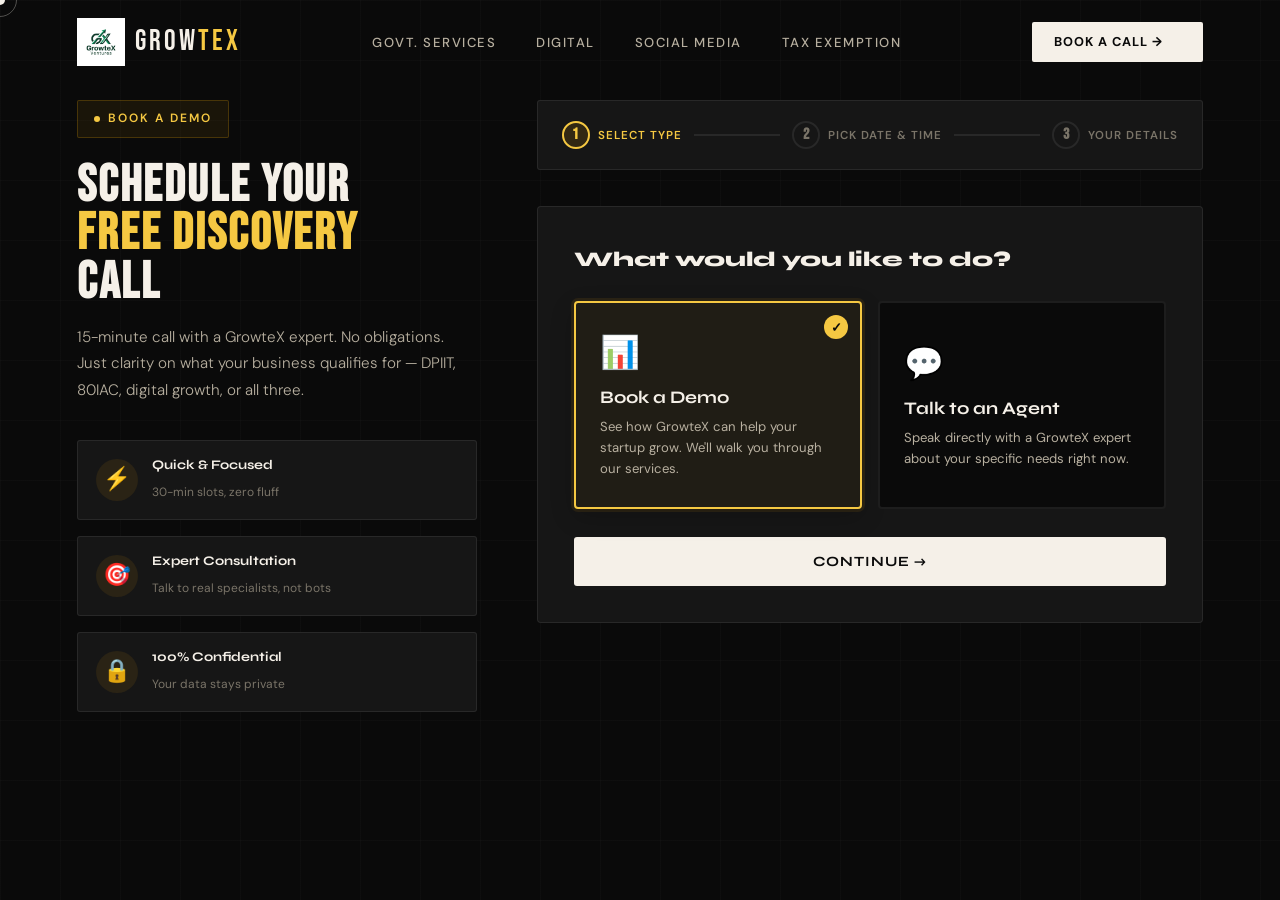
==== commit e5f9e17c: "Fix vanishing cursor by adding custom cursor divs to all subpages" ====
--- a/booking.html
+++ b/booking.html
@@ -12,6 +12,8 @@
 <link rel="stylesheet" href="css/booking-page.css"/>
 </head>
 <body>
+<div class="cur" id="cur"></div>
+<div class="cur-ring" id="cur-ring"></div>
 
 <!-- NAV -->
 <nav id="mainnav" role="navigation" aria-label="Main navigation">
--- a/css/style.css
+++ b/css/style.css
@@ -330,4 +330,124 @@
 /* ══ .bw BUTTON FIX (button vs anchor) ══ */
 button.bw{border:none;cursor:pointer;}
 
+/* ══ MILLION DOLLAR ROADMAP (Hormozi Style) ══ */
+.roadmap-section {
+  padding: 120px 6vw;
+  background: var(--bg);
+  text-align: left;
+}
+.roadmap-header {
+  margin-bottom: 80px;
+}
+.roadmap-container {
+  display: grid;
+  grid-template-columns: repeat(4, 1fr);
+  gap: 32px;
+  position: relative;
+}
+.roadmap-path {
+  position: absolute;
+  top: 36px;
+  left: 0;
+  right: 0;
+  height: 2px;
+  background: linear-gradient(90deg, var(--goldb) 0%, var(--violet) 50%, var(--cyan) 100%);
+  opacity: .15;
+  z-index: 0;
+}
+.roadmap-item {
+  position: relative;
+  z-index: 1;
+}
+.roadmap-icon {
+  width: 72px;
+  height: 72px;
+  background: var(--surface);
+  border: 2px solid var(--border);
+  border-radius: 4px;
+  display: flex;
+  align-items: center;
+  justify-content: center;
+  font-size: 1.8rem;
+  margin-bottom: 24px;
+  transition: all .4s var(--es);
+  box-shadow: 0 10px 30px rgba(0,0,0,0.2);
+}
+.roadmap-item:hover .roadmap-icon {
+  transform: translateY(-5px) scale(1.05);
+  border-color: var(--goldb);
+  box-shadow: 0 15px 40px rgba(0,0,0,0.4);
+}
+.step-label {
+  display: block;
+  font-family: 'Syne', sans-serif;
+  font-size: .62rem;
+  font-weight: 800;
+  letter-spacing: 2px;
+  text-transform: uppercase;
+  color: var(--goldb);
+  margin-bottom: 12px;
+}
+.roadmap-content h3 {
+  font-family: 'Bebas Neue', sans-serif;
+  font-size: 2.2rem;
+  letter-spacing: 1px;
+  line-height: .95;
+  color: var(--text);
+  margin-bottom: 16px;
+}
+.roadmap-content p {
+  font-size: .88rem;
+  color: var(--textm);
+  line-height: 1.6;
+  margin-bottom: 24px;
+  font-weight: 300;
+}
+.roadmap-content p strong {
+  color: var(--text);
+  font-weight: 600;
+}
+.roadmap-stats {
+  list-style: none;
+  display: flex;
+  gap: 16px;
+  padding-top: 16px;
+  border-top: 1px solid var(--border);
+}
+.roadmap-stats li {
+  font-size: .7rem;
+  font-weight: 700;
+  letter-spacing: 1px;
+  text-transform: uppercase;
+  color: var(--textm);
+}
+.roadmap-stats li strong {
+  display: block;
+  font-size: 1.2rem;
+  color: var(--goldb);
+  font-family: 'Bebas Neue', sans-serif;
+}
+.roadmap-cta {
+  margin-top: 80px;
+  padding: 60px;
+  background: var(--surfacealt);
+  border-radius: 4px;
+  border: 1px solid var(--border);
+  text-align: center;
+}
+.roadmap-cta p {
+  font-family: 'Syne', sans-serif;
+  font-size: 1.4rem;
+  font-weight: 700;
+  color: var(--text);
+  font-style: italic;
+  margin-bottom: 32px;
+}
+
+@media(max-width:900px){
+  .roadmap-container { grid-template-columns: 1fr; gap: 60px; }
+  .roadmap-path { display: none; }
+  .roadmap-cta { padding: 40px 20px; }
+}
+
 @media(max-width:900px){.grid2,.grid3,.slayout,.tlayout,.fg{grid-template-columns:1fr;}.stats{gap:1.5rem;}nav{padding:16px 4vw;}.nav-links{display:none;}#dbanner{flex-direction:column;}.cw{width:calc(100vw - 2rem);right:1rem;bottom:5.5rem;}.cfab{right:1rem;bottom:1rem;}.bk-modal{max-width:100%;}.bk-row{grid-template-columns:1fr;}.bk-header{padding:28px 24px 22px;}.bk-form{padding:22px 24px 28px;}.bk-title{font-size:1.6rem;}.bk-success{padding:36px 24px;}}
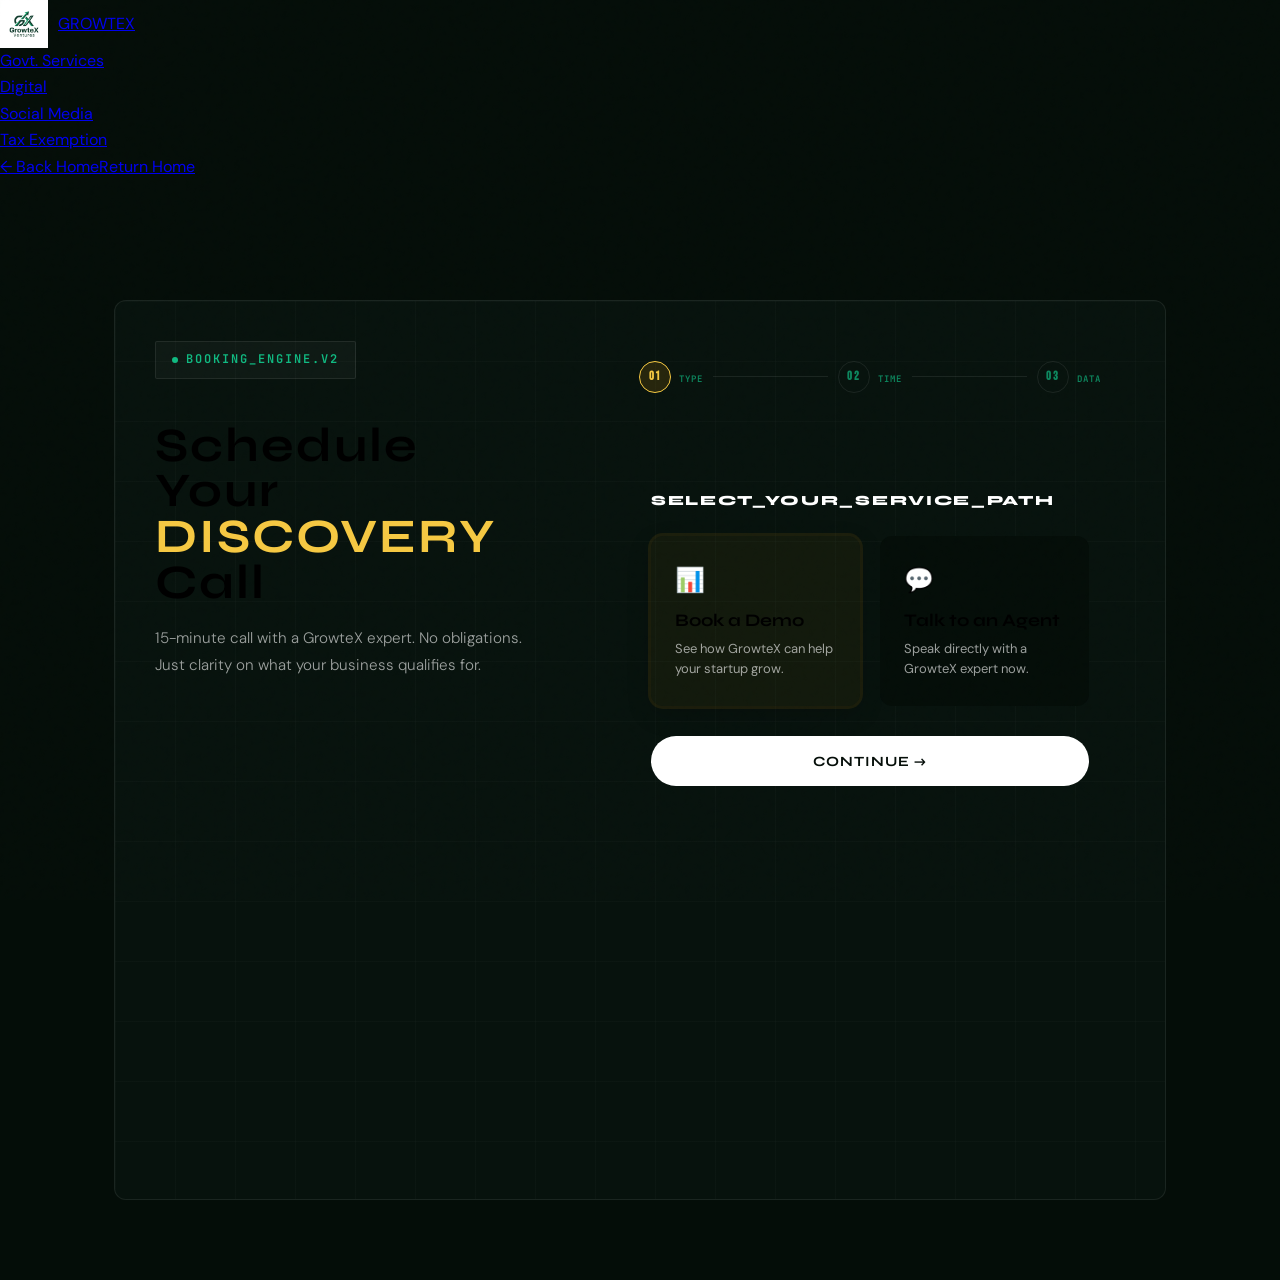
==== commit 9a7896e9: "Upgrade: Complete Animation, Motion & Design System v2" ====
--- a/booking.html
+++ b/booking.html
@@ -7,11 +7,13 @@
 <meta name="description" content="Book a free 15-minute discovery call with GrowteX Ventures. Pick your date and time, and a GrowteX agent will connect with you."/>
 <meta name="robots" content="index, follow"/>
 <link rel="canonical" href="https://growtex.in/booking"/>
-<link href="https://fonts.googleapis.com/css2?family=Bebas+Neue&family=Syne:wght@400;600;700;800&family=DM+Sans:wght@300;400;500&display=swap" rel="stylesheet"/>
+<link href="https://fonts.googleapis.com/css2?family=Bebas+Neue&family=Syne:wght@400;600;700;800&family=DM+Sans:wght@300;400;500&family=JetBrains+Mono:wght@400;500&display=swap" rel="stylesheet"/>
 <link rel="stylesheet" href="css/style.css"/>
 <link rel="stylesheet" href="css/booking-page.css"/>
 </head>
-<body>
+<body style="cursor: none; background: var(--surface-0);">
+
+<div class="noise-overlay" aria-hidden="true"></div>
 <div class="cur" id="cur"></div>
 <div class="cur-ring" id="cur-ring"></div>
 
@@ -27,178 +29,164 @@
     <li><a href="index.html#social">Social Media</a></li>
     <li><a href="index.html#tax">Tax Exemption</a></li>
   </ul>
-  <a href="javascript:void(0)" class="nav-cta" aria-label="Book a call with GrowteX" id="navBookBtn">
-    <div class="dbl-i"><span>Book a Call →</span><span>Schedule Now →</span></div>
+  <a href="index.html" class="nav-cta" aria-label="Return home">
+    <div class="dbl-i"><span>← Back Home</span><span>Return Home</span></div>
   </a>
 </nav>
 
 <!-- BOOKING PAGE -->
-<section id="booking-page">
-  <div class="bp-container">
-    <!-- LEFT: Info Panel -->
-    <div class="bp-info">
-      <div class="bp-badge" id="bookingTypeBadge">
-        <span class="bp-badge-dot"></span>
-        <span id="bookingTypeLabel">Book a Demo</span>
-      </div>
-      <h1 class="bp-title">Schedule Your<br/><span class="gold">FREE Discovery</span><br/>Call</h1>
-      <p class="bp-desc">15-minute call with a GrowteX expert. No obligations. Just clarity on what your business qualifies for — DPIIT, 80IAC, digital growth, or all three.</p>
-      
-      <div class="bp-features">
-        <div class="bp-feat">
-          <div class="bp-feat-icon">⚡</div>
-          <div>
-            <strong>Quick & Focused</strong>
-            <span>30-min slots, zero fluff</span>
+<main style="padding-top: 120px; padding-bottom: 80px;">
+<div class="container">
+  <section id="booking-page" class="uv-card" style="padding: 40px; border-color: var(--border-default); background: var(--surface-1);">
+    <div class="bp-container">
+      <!-- LEFT: Info Panel -->
+      <div class="bp-info">
+        <div class="bp-badge mono-tag" id="bookingTypeBadge" style="background: var(--surface-2); border-color: var(--border-default); color: var(--growth-bright);">
+          <span class="bp-badge-dot" style="background: var(--growth-bright);"></span>
+          <span id="bookingTypeLabel">BOOKING_ENGINE.v2</span>
+        </div>
+        <h1 class="bp-title" style="font-family: 'Syne', sans-serif; font-size: 3rem; margin: 20px 0;">Schedule Your<br/><span style="color: var(--venture-gold);">DISCOVERY</span><br/>Call</h1>
+        <p class="bp-desc" style="color: var(--text-secondary); margin-bottom: 40px;">15-minute call with a GrowteX expert. No obligations. Just clarity on what your business qualifies for.</p>
+        
+        <div class="bp-features">
+          <div class="bp-feat fu" style="display: flex; gap: 15px; align-items: center;">
+            <div class="bp-feat-icon" style="background: var(--surface-2); color: var(--venture-gold); font-size: 20px;">⚡</div>
+            <div>
+              <strong class="mono-tag" style="color: var(--text-primary);">QUICK_FOCUSED</strong><br/>
+              <span style="font-size: 0.85rem; color: var(--text-muted);">15-min slots, zero fluff</span>
+            </div>
+          </div>
+          <div class="bp-feat fu" style="display: flex; gap: 15px; align-items: center; margin-top: 20px;">
+            <div class="bp-feat-icon" style="background: var(--surface-2); color: var(--growth-bright); font-size: 20px;">🎯</div>
+            <div>
+              <strong class="mono-tag" style="color: var(--text-primary);">EXPERT_CONSULT</strong><br/>
+              <span style="font-size: 0.85rem; color: var(--text-muted);">Talk to real human specialists</span>
+            </div>
           </div>
         </div>
-        <div class="bp-feat">
-          <div class="bp-feat-icon">🎯</div>
-          <div>
-            <strong>Expert Consultation</strong>
-            <span>Talk to real specialists, not bots</span>
-          </div>
-        </div>
-        <div class="bp-feat">
-          <div class="bp-feat-icon">🔒</div>
-          <div>
-            <strong>100% Confidential</strong>
-            <span>Your data stays private</span>
-          </div>
+
+        <!-- Booking Summary -->
+        <div class="bp-summary uv-card" id="bookingSummary" style="margin-top: 40px; background: var(--surface-2); display: none; padding: 20px;">
+          <h3 class="mono-tag" style="font-size: 13px; color: var(--venture-gold); margin-bottom: 15px;">CURRENT_SELECTION</h3>
+          <div class="bp-summary-row" style="display: flex; justify-content: space-between; margin-bottom: 8px;"><span class="mono-tag" style="font-size: 11px;">TYPE</span><strong id="sumType">Demo</strong></div>
+          <div class="bp-summary-row" style="display: flex; justify-content: space-between; margin-bottom: 8px;"><span class="mono-tag" style="font-size: 11px;">DATE</span><strong id="sumDate">—</strong></div>
+          <div class="bp-summary-row" style="display: flex; justify-content: space-between;"><span class="mono-tag" style="font-size: 11px;">TIME</span><strong id="sumTime">—</strong></div>
         </div>
       </div>
 
-      <!-- Booking Summary (appears when slot is selected) -->
-      <div class="bp-summary" id="bookingSummary" style="display:none;">
-        <h3>📋 Your Booking</h3>
-        <div class="bp-summary-row"><span>Type</span><strong id="sumType">Demo</strong></div>
-        <div class="bp-summary-row"><span>Date</span><strong id="sumDate">—</strong></div>
-        <div class="bp-summary-row"><span>Time</span><strong id="sumTime">—</strong></div>
-        <div class="bp-summary-row"><span>Duration</span><strong>30 minutes</strong></div>
+      <!-- RIGHT: Booking Steps -->
+      <div class="bp-steps">
+        <div class="bp-stepper" style="display: flex; align-items: center; gap: 10px; margin-bottom: 40px;">
+          <div class="bp-step active" data-step="1">
+            <div class="bp-step-num mono-tag" style="width: 32px; height: 32px; display: grid; place-items: center; border: 1px solid var(--venture-gold); border-radius: 50%; color: var(--venture-gold); font-size: 12px;">01</div>
+            <span class="mono-tag" style="font-size: 9px; margin-top: 5px; display: block;">TYPE</span>
+          </div>
+          <div class="bp-step-line" style="flex: 1; height: 1px; background: var(--border-default);"></div>
+          <div class="bp-step" data-step="2">
+            <div class="bp-step-num mono-tag" style="width: 32px; height: 32px; display: grid; place-items: center; border: 1px solid var(--border-default); border-radius: 50%; font-size: 12px;">02</div>
+            <span class="mono-tag" style="font-size: 9px; margin-top: 5px; display: block;">TIME</span>
+          </div>
+          <div class="bp-step-line" style="flex: 1; height: 1px; background: var(--border-default);"></div>
+          <div class="bp-step" data-step="3">
+            <div class="bp-step-num mono-tag" style="width: 32px; height: 32px; display: grid; place-items: center; border: 1px solid var(--border-default); border-radius: 50%; font-size: 12px;">03</div>
+            <span class="mono-tag" style="font-size: 9px; margin-top: 5px; display: block;">DATA</span>
+          </div>
+        </div>
+
+        <!-- STEP 1: Booking Type -->
+        <div class="bp-panel" id="step1" data-step="1">
+          <h2 class="bp-panel-title mono-tag" style="font-size: 14px; margin-bottom: 24px; color: var(--text-primary);">SELECT_YOUR_SERVICE_PATH</h2>
+          <div class="bp-type-grid" style="display: grid; grid-template-columns: 1fr 1fr; gap: 20px;">
+            <button class="bp-type-card active uv-card" data-type="demo" id="typeDemo" style="text-align: left; transition: all 0.3s var(--ease-smooth); border-radius: 12px; border-width: 2px;">
+              <div class="bp-type-icon" style="font-size: 24px; margin-bottom: 15px;">📊</div>
+              <h3 style="font-family: 'Syne', sans-serif; margin-bottom: 8px;">Book a Demo</h3>
+              <p style="font-size: 13px; color: var(--text-secondary); line-height: 1.5;">See how GrowteX can help your startup grow.</p>
+            </button>
+            <button class="bp-type-card uv-card" data-type="agent" id="typeAgent" style="text-align: left; transition: all 0.3s var(--ease-smooth); border-radius: 12px; border-width: 2px;">
+              <div class="bp-type-icon" style="font-size: 24px; margin-bottom: 15px;">💬</div>
+              <h3 style="font-family: 'Syne', sans-serif; margin-bottom: 8px;">Talk to an Agent</h3>
+              <p style="font-size: 13px; color: var(--text-secondary); line-height: 1.5;">Speak directly with a GrowteX expert now.</p>
+            </button>
+          </div>
+          <button class="bp-next-btn cta-primary" id="step1Next" style="margin-top: 30px; background: var(--text-primary); color: var(--surface-0); border-radius: 30px; height: 50px; width: 100%; border: none; font-weight: 700; cursor: pointer;">Continue →</button>
+        </div>
+
+        <!-- STEP 2: Date & Time -->
+        <div class="bp-panel" id="step2" data-step="2" style="display:none;">
+          <h2 class="bp-panel-title mono-tag" style="font-size: 14px; margin-bottom: 24px; color: var(--text-primary);">PICK_DATE_AND_TIME</h2>
+          <div class="bp-calendar uv-card" id="bpCalendar" style="padding: 20px; background: var(--surface-2);">
+            <div class="bp-cal-header" style="display: flex; justify-content: space-between; align-items: center; border-bottom: 1px solid var(--border-default); padding-bottom: 15px;">
+              <button class="bp-cal-nav" id="calPrev" style="background: transparent; border: none; color: white; cursor: pointer; font-size: 20px;">‹</button>
+              <h3 id="calMonthYear" class="mono-tag" style="font-size: 13px;"></h3>
+              <button class="bp-cal-nav" id="calNext" style="background: transparent; border: none; color: white; cursor: pointer; font-size: 20px;">›</button>
+            </div>
+            <div class="bp-cal-grid" id="calGrid" style="margin-top: 15px; display: grid; grid-template-columns: repeat(7, 1fr); gap: 5px;"></div>
+          </div>
+          <div class="bp-time-section" id="timeSection" style="margin-top: 30px; display:none;">
+            <div class="bp-time-grid" id="timeGrid" style="display: grid; grid-template-columns: repeat(auto-fill, minmax(100px, 1fr)); gap: 10px;"></div>
+          </div>
+          <div class="bp-step-nav" style="margin-top: 30px; display: flex; gap: 12px;">
+            <button class="bp-back-btn mono-tag" id="step2Back" style="flex: 1; border: 1px solid var(--border-default); background: transparent; color: white; border-radius: 30px; height: 50px; cursor: pointer;">← BACK</button>
+            <button class="bp-next-btn cta-primary" id="step2Next" disabled style="flex: 2; background: var(--text-primary); color: var(--surface-0); border-radius: 30px; height: 50px; border: none; font-weight: 700; cursor: pointer;">CONTINUE →</button>
+          </div>
+        </div>
+
+        <!-- STEP 3: Details -->
+        <div class="bp-panel" id="step3" data-step="3" style="display:none;">
+          <h2 class="bp-panel-title mono-tag" style="font-size: 14px; margin-bottom: 24px; color: var(--text-primary);">FINALIZE_YOUR_ENTRY</h2>
+          <form id="bpForm" novalidate style="display: flex; flex-direction: column; gap: 20px;">
+            <div class="bp-form-field">
+              <label class="mono-tag" style="font-size: 10px; margin-bottom: 8px; display: block; color: var(--text-muted);">FULL_NAME</label>
+              <input type="text" id="bpName" name="name" placeholder="Rahul Sharma" required style="width: 100%; background: var(--surface-2); border: 1px solid var(--border-default); height: 50px; border-radius: 8px; padding: 0 15px; color: white;"/>
+            </div>
+            <div class="bp-form-field">
+              <label class="mono-tag" style="font-size: 10px; margin-bottom: 8px; display: block; color: var(--text-muted);">EMAIL</label>
+              <input type="email" id="bpEmail" name="email" placeholder="rahul@startup.in" required style="width: 100%; background: var(--surface-2); border: 1px solid var(--border-default); height: 50px; border-radius: 8px; padding: 0 15px; color: white;"/>
+            </div>
+            <div class="bp-form-field">
+              <label class="mono-tag" style="font-size: 10px; margin-bottom: 8px; display: block; color: var(--text-muted);">WHATSAPP_NUMBER</label>
+              <input type="tel" id="bpPhone" name="phone" placeholder="7999866007" required style="width: 100%; background: var(--surface-2); border: 1px solid var(--border-default); height: 50px; border-radius: 8px; padding: 0 15px; color: white;"/>
+            </div>
+            <div class="bp-step-nav" style="margin-top: 10px; display: flex; gap: 12px;">
+              <button type="button" class="bp-back-btn mono-tag" id="step3Back" style="flex: 1; border: 1px solid var(--border-default); background: transparent; color: white; border-radius: 30px; height: 50px; cursor: pointer;">← BACK</button>
+              <button type="submit" class="bp-submit-btn cta-primary" id="bpSubmitBtn" style="flex: 2; background: var(--venture-gold); color: var(--surface-0); border-radius: 30px; height: 50px; border: none; font-weight: 700; cursor: pointer;">CONFIRM_BOOKING →</button>
+            </div>
+          </form>
+        </div>
       </div>
     </div>
-
-    <!-- RIGHT: Booking Steps -->
-    <div class="bp-steps">
-      <!-- Step Indicator -->
-      <div class="bp-stepper">
-        <div class="bp-step active" data-step="1">
-          <div class="bp-step-num">1</div>
-          <span>Select Type</span>
-        </div>
-        <div class="bp-step-line"></div>
-        <div class="bp-step" data-step="2">
-          <div class="bp-step-num">2</div>
-          <span>Pick Date & Time</span>
-        </div>
-        <div class="bp-step-line"></div>
-        <div class="bp-step" data-step="3">
-          <div class="bp-step-num">3</div>
-          <span>Your Details</span>
-        </div>
-      </div>
-
-      <!-- STEP 1: Booking Type -->
-      <div class="bp-panel" id="step1" data-step="1">
-        <h2 class="bp-panel-title">What would you like to do?</h2>
-        <div class="bp-type-grid">
-          <button class="bp-type-card active" data-type="demo" id="typeDemo">
-            <div class="bp-type-icon">📊</div>
-            <h3>Book a Demo</h3>
-            <p>See how GrowteX can help your startup grow. We'll walk you through our services.</p>
-            <div class="bp-type-check">✓</div>
-          </button>
-          <button class="bp-type-card" data-type="agent" id="typeAgent">
-            <div class="bp-type-icon">💬</div>
-            <h3>Talk to an Agent</h3>
-            <p>Speak directly with a GrowteX expert about your specific needs right now.</p>
-            <div class="bp-type-check">✓</div>
-          </button>
-        </div>
-        <button class="bp-next-btn" id="step1Next">
-          Continue →
-        </button>
-      </div>
-
-      <!-- STEP 2: Date & Time -->
-      <div class="bp-panel" id="step2" data-step="2" style="display:none;">
-        <h2 class="bp-panel-title">Pick a date & time</h2>
-        
-        <!-- Calendar -->
-        <div class="bp-calendar" id="bpCalendar">
-          <div class="bp-cal-header">
-            <button class="bp-cal-nav" id="calPrev" aria-label="Previous month">‹</button>
-            <h3 id="calMonthYear"></h3>
-            <button class="bp-cal-nav" id="calNext" aria-label="Next month">›</button>
-          </div>
-          <div class="bp-cal-weekdays">
-            <span>Sun</span><span>Mon</span><span>Tue</span><span>Wed</span><span>Thu</span><span>Fri</span><span>Sat</span>
-          </div>
-          <div class="bp-cal-grid" id="calGrid"></div>
-        </div>
-
-        <!-- Time Slots -->
-        <div class="bp-time-section" id="timeSection" style="display:none;">
-          <h3 class="bp-time-title">Available slots for <span id="selectedDateLabel"></span></h3>
-          <div class="bp-time-grid" id="timeGrid"></div>
-          <p class="bp-time-note">⏰ All times are in IST (Asia/Kolkata) · 30-min slots</p>
-        </div>
-
-        <div class="bp-step-nav">
-          <button class="bp-back-btn" id="step2Back">← Back</button>
-          <button class="bp-next-btn" id="step2Next" disabled>Continue →</button>
-        </div>
-      </div>
-
-      <!-- STEP 3: Details Form -->
-      <div class="bp-panel" id="step3" data-step="3" style="display:none;">
-        <h2 class="bp-panel-title">Your Details</h2>
-        <form id="bpForm" novalidate>
-          <div class="bp-form-row">
-            <div class="bp-form-field">
-              <label for="bpName">Full Name <span class="req">*</span></label>
-              <input type="text" id="bpName" name="name" placeholder="e.g. Rahul Sharma" required autocomplete="name"/>
-            </div>
-            <div class="bp-form-field">
-              <label for="bpEmail">Email Address <span class="req">*</span></label>
-              <input type="email" id="bpEmail" name="email" placeholder="you@company.com" required autocomplete="email"/>
-            </div>
-          </div>
-          <div class="bp-form-row">
-            <div class="bp-form-field">
-              <label for="bpPhone">WhatsApp Number <span class="req">*</span></label>
-              <div class="bp-phone-wrap">
-                <span class="bp-prefix">+91</span>
-                <input type="tel" id="bpPhone" name="phone" placeholder="7999866007" required pattern="[0-9]{10}" maxlength="10" autocomplete="tel"/>
-              </div>
-            </div>
-            <div class="bp-form-field">
-              <label for="bpCompany">Company Name</label>
-              <input type="text" id="bpCompany" name="company" placeholder="Your startup name" autocomplete="organization"/>
-            </div>
-          </div>
-          <div class="bp-form-field">
-            <label for="bpNotes">Anything else? <span class="opt">(optional)</span></label>
-            <textarea id="bpNotes" name="notes" rows="3" placeholder="Tell us briefly about your business or question…"></textarea>
-          </div>
-
-          <div class="bp-step-nav">
-            <button type="button" class="bp-back-btn" id="step3Back">← Back</button>
-            <button type="submit" class="bp-submit-btn" id="bpSubmitBtn">
-              <span class="bp-submit-text">Confirm Booking →</span>
-              <span class="bp-submit-loading" style="display:none;">
-                <span class="bp-spinner"></span> Booking…
-              </span>
-            </button>
-          </div>
-          <p class="bp-privacy">🔒 Your data is safe. We never share it with third parties.</p>
-        </form>
-      </div>
-    </div>
-  </div>
-</section>
+  </section>
+</div>
+</main>
 
 <!-- SCRIPTS -->
+<script src="https://cdnjs.cloudflare.com/ajax/libs/gsap/3.12.5/gsap.min.js"></script>
+<script>
+document.addEventListener('DOMContentLoaded', () => {
+  const cur = document.querySelector('#cur');
+  const curRing = document.querySelector('#cur-ring');
+  window.addEventListener('mousemove', (e) => {
+    gsap.to(cur, { x: e.clientX, y: e.clientY, duration: 0 });
+    gsap.to(curRing, { x: e.clientX, y: e.clientY, duration: 0.15 });
+  });
+  
+  gsap.from('#booking-page', { y: 40, opacity: 0, duration: 1, ease: "power4.out", delay: 0.2 });
+  
+  document.querySelectorAll('.cta-primary').forEach(btn => {
+    btn.addEventListener('mousemove', (e) => {
+      const rect = btn.getBoundingClientRect();
+      const x = e.clientX - rect.left - rect.width / 2;
+      const y = e.clientY - rect.top - rect.height / 2;
+      gsap.to(btn, { x: x * 0.2, y: y * 0.2, duration: 0.3 });
+      gsap.to(curRing, { scale: 2, duration: 0.3 });
+    });
+    btn.addEventListener('mouseleave', () => {
+      gsap.to(btn, { x: 0, y: 0, duration: 0.5, ease: 'elastic.out(1, 0.3)' });
+      gsap.to(curRing, { scale: 1, duration: 0.3 });
+    });
+  });
+});
+</script>
 <script src="js/script.js"></script>
 <script src="js/booking-page.js"></script>
 
--- a/css/style.css
+++ b/css/style.css
@@ -1,68 +1,102 @@
-/* ══ CSS EASING VARS ══ */
-:root{
-  --es:cubic-bezier(0.34,1.56,0.64,1);
-  --ee:cubic-bezier(0.16,1,0.3,1);
-  --em:cubic-bezier(0.4,0,0.2,1);
-
-  /* GLOSSY BLACK + PREMIUM OFF-WHITE */
-  --bg:#0a0a0a;
-  --bg2:#111111;
-  --bg3:#0f0f0f;
-  --surface:#161616;
-  --surfacealt:#1a1a1a;
-  --border:rgba(255,255,255,0.08);
-  --borderh:rgba(255,255,255,0.18);
-
-  /* BRAND ACCENTS */
-  --deep:#000000;
-  --venture:#f5f0e8;
-  --emerald:#d4c5a9;
-  --bright:#f5f0e8;
-  --gold:#d4960a;
-  --goldb:#F5C842;
-  --cyan:#0891b2;
-  --violet:#7c3aed;
-
-  /* TEXT */
-  --text:#f5f0e8;
-  --textm:#b8b0a0;
-  --texts:#7a7468;
+/* ══ DESIGN SYSTEM v2 (UseVoice + Oleaje Optimized) ══ */
+:root {
+  /* GrowteX Brand */
+  --venture-deep:    #073D2C;
+  --emerald-core:    #0B6E4F;
+  --growth-bright:   #10B981;
+  --venture-gold:    #F5C842;
+
+  /* Surface System (UseVoice-derived) */
+  --surface-0:       #040D08;
+  --surface-1:       #07120D;
+  --surface-2:       rgba(255,255,255,0.03);
+  --border-default:  rgba(255,255,255,0.08);
+  --border-hover:    rgba(16,185,129,0.30);
+  
+  /* Text System */
+  --text-primary:    #FFFFFF;
+  --text-secondary:  rgba(255,255,255,0.60);
+  --text-muted:      rgba(255,255,255,0.35);
+  --tag-mono:        rgba(16,185,129,0.70);
+
+  /* Easing Library */
+  --ease-smooth:      cubic-bezier(0.25, 0.46, 0.45, 0.94);
+  --ease-out-quart:   cubic-bezier(0.165, 0.84, 0.44, 1);
+  --ease-out-expo:    cubic-bezier(0.19, 1, 0.22, 1);
+  --ease-spring:      cubic-bezier(0.34, 1.56, 0.64, 1);
+  --ease-magnetic:    cubic-bezier(0.23, 1, 0.32, 1);
+  --ease-curtain:     cubic-bezier(0.76, 0, 0.24, 1);
+
+  /* Legacy Compat (mapped) */
+  --bg: var(--surface-0);
+  --goldb: var(--venture-gold);
+  --es: var(--ease-spring);
+  --ee: var(--ease-out-quart);
+}
+
+/* ══ USEVOICE CONTAINER SYSTEM ══ */
+.container {
+  width: 100%;
+  max-width: 1100px;
+  margin: 0 auto;
+  padding: 0 24px;
+  position: relative;
+  z-index: 2;
+}
+
+@media (max-width: 768px) {
+  .container { padding: 0 20px; }
+}
+
+/* ══ USEVOICE CARD SYSTEM ══ */
+.uv-card {
+  background: var(--surface-2);
+  border: 1px solid var(--border-default);
+  border-radius: 12px;
+  padding: 28px 24px;
+  transition: border-color 300ms var(--ease-smooth), background 300ms var(--ease-smooth);
+}
+.uv-card:hover {
+  border-color: var(--border-hover);
+  background: rgba(16, 185, 129, 0.04);
+}
+
+/* ══ MONOSPACE MONO TAG ══ */
+.mono-tag {
+  font-family: 'JetBrains Mono', 'Fira Code', monospace;
+  font-size: 11px;
+  letter-spacing: 0.12em;
+  text-transform: uppercase;
+  color: var(--tag-mono);
 }
 *,*::before,*::after{box-sizing:border-box;margin:0;padding:0;}
 html{scroll-behavior:smooth;}
 body{background:var(--bg);color:var(--text);font-family:'DM Sans',sans-serif;font-weight:400;line-height:1.65;overflow-x:hidden;cursor:none;}
 
-/* ══ GRAIN ══ */
-body::before{content:'';position:fixed;inset:0;background-image:url("data:image/svg+xml,%3Csvg viewBox='0 0 200 200' xmlns='http://www.w3.org/2000/svg'%3E%3Cfilter id='n'%3E%3CfeTurbulence type='fractalNoise' baseFrequency='0.85' numOctaves='4' stitchTiles='stitch'/%3E%3C/filter%3E%3Crect width='100%25' height='100%25' filter='url(%23n)' opacity='0.025'/%3E%3C/svg%3E");pointer-events:none;z-index:1;opacity:.35;}
-
-/* ══ CUSTOM CURSOR ══ */
-.cur{width:10px;height:10px;background:var(--venture);border-radius:50%;position:fixed;top:0;left:0;pointer-events:none;z-index:9999;transform:translate(-50%,-50%);transition:width .3s var(--es),height .3s var(--es),background .3s;}
-.cur-ring{width:34px;height:34px;border:1.5px solid rgba(245,240,232,0.3);border-radius:50%;position:fixed;top:0;left:0;pointer-events:none;z-index:9998;transform:translate(-50%,-50%);transition:transform .45s var(--em);}
-body:has(a:hover) .cur,body:has(button:hover) .cur{width:20px;height:20px;background:var(--goldb);}
-
-/* ══ NAV ══ */
-nav{position:fixed;top:0;left:0;right:0;z-index:200;display:flex;align-items:center;justify-content:space-between;padding:18px 6vw;transition:background .35s,border-color .35s,padding .3s;border-bottom:1px solid transparent;}
-nav.sc{background:rgba(10,10,10,0.92);backdrop-filter:blur(20px);border-color:var(--border);padding:13px 6vw;}
-.logo{font-family:'Bebas Neue',sans-serif;font-size:1.8rem;letter-spacing:3px;color:var(--venture);text-decoration:none;cursor:none;}
-.logo span{color:var(--goldb);}
-.nav-links{display:flex;gap:2.5rem;list-style:none;}
-.nav-links a{text-decoration:none;font-size:.82rem;font-weight:500;letter-spacing:1.5px;text-transform:uppercase;color:var(--textm);transition:color .2s;cursor:none;}
-.nav-links a:hover{color:var(--venture);}
-
-/* DOUBLE-TEXT NAV CTA */
-.nav-cta{display:inline-flex;flex-direction:column;overflow:hidden;height:40px;padding:0 22px;border-radius:2px;background:var(--venture);color:var(--bg);font-weight:700;font-size:.8rem;letter-spacing:1px;text-transform:uppercase;text-decoration:none;cursor:none;transition:background .2s;align-items:center;}
-.nav-cta:hover{background:var(--emerald);}
-.dbl-i{display:flex;flex-direction:column;transition:transform .4s var(--ee);}
-.nav-cta:hover .dbl-i{transform:translateY(-50%);}
-.nav-cta .dbl-i span{height:40px;display:flex;align-items:center;white-space:nowrap;}
-
-/* ══ HERO ══ */
-#hero{position:relative;min-height:100vh;display:flex;flex-direction:column;justify-content:center;padding:120px 6vw 80px;overflow:hidden;background:linear-gradient(160deg, #0a0a0a 0%, #111 40%, #0d0d0d 100%);}
-.grid-bg{position:absolute;inset:0;z-index:0;background-image:linear-gradient(rgba(245,240,232,.03) 1px,transparent 1px),linear-gradient(90deg,rgba(245,240,232,.03) 1px,transparent 1px);background-size:60px 60px;opacity:0.3;}
-.orb{position:absolute;border-radius:50%;filter:blur(120px);opacity:.08;z-index:0;}
-.orb1{width:600px;height:600px;background:var(--goldb);top:-100px;right:-150px;animation:orbf 9s ease-in-out infinite;}
-.orb2{width:400px;height:400px;background:var(--violet);bottom:-80px;left:10%;opacity:.06;animation:orbf 9s ease-in-out 4s infinite;}
-@keyframes orbf{0%,100%{transform:translate(0,0)}40%{transform:translate(25px,-18px)}70%{transform:translate(-12px,12px)}}
+/* ══ NOISE & ORBS ══ */
+.noise-overlay {
+  position: fixed; inset: 0;
+  background-image: url("data:image/svg+xml,%3Csvg viewBox='0 0 200 200' xmlns='http://www.w3.org/2000/svg'%3E%3Cfilter id='n'%3E%3CfeTurbulence type='fractalNoise' baseFrequency='0.65' numOctaves='4' stitchTiles='stitch'/%3E%3C/filter%3E%3Crect width='100%25' height='100%25' filter='url(%23n)' opacity='0.035'/%3E%3C/svg%3E");
+  pointer-events: none; mix-blend-mode: overlay; z-index: 9999;
+}
+
+.orb {
+  position: absolute; border-radius: 50%; filter: blur(80px); opacity: 0.12; pointer-events: none; z-index: 0;
+}
+.orb-1 { width: 500px; height: 500px; background: var(--growth-bright); animation: float1 10s ease-in-out infinite alternate; }
+.orb-2 { width: 350px; height: 350px; background: var(--venture-gold); animation: float2 13s ease-in-out infinite alternate; }
+.orb-3 { width: 400px; height: 400px; background: var(--emerald-core); animation: float3 8s ease-in-out infinite alternate; }
+
+@keyframes float1 { from { transform: translate(-30px, 20px); } to { transform: translate(40px, -30px); } }
+@keyframes float2 { from { transform: translate(20px, -20px); } to { transform: translate(-40px, 30px); } }
+@keyframes float3 { from { transform: translate(10px, 30px); }  to { transform: translate(-20px, -40px); } }
+
+/* ══ NATIVE VIEW TRANSITIONS ══ */
+@view-transition { navigation: auto; }
+::view-transition-old(root) { animation: 400ms var(--ease-curtain) both gtx-slide-out; }
+::view-transition-new(root) { animation: 400ms var(--ease-curtain) both gtx-slide-in; }
+@keyframes gtx-slide-out { to { transform: translateY(-40px); opacity: 0; } }
+@keyframes gtx-slide-in  { from { transform: translateY(40px); opacity: 0; } }
 
 .eyebrow{position:relative;z-index:1;display:inline-flex;align-items:center;gap:10px;background:rgba(212,150,10,.08);border:1px solid rgba(212,150,10,.25);padding:7px 16px;border-radius:2px;font-size:.75rem;letter-spacing:2px;text-transform:uppercase;color:var(--goldb);font-weight:600;margin-bottom:28px;width:fit-content;animation:fadeUp .8s var(--ee) .2s both;}
 .eyebrow::before{content:'';width:6px;height:6px;background:var(--bright);border-radius:50%;animation:pulse 1.8s infinite;}
@@ -94,22 +128,15 @@
 .btn-o{background:transparent;color:var(--text);font-weight:600;font-size:.88rem;letter-spacing:1px;text-transform:uppercase;padding:16px 36px;border-radius:2px;text-decoration:none;cursor:none;border:1.5px solid rgba(245,240,232,.2);transition:all .2s;display:inline-flex;align-items:center;gap:10px;}
 .btn-o:hover{border-color:var(--goldb);color:var(--goldb);}
 
-/* ══ MARQUEE (PAIN STRIP) ══ */
-#pain{overflow:hidden;background:var(--venture);padding:16px 0;border-top:none;border-bottom:none;}
-.pi{color:rgba(10,10,10,.85)!important;}
-.pi::before{color:var(--gold)!important;}
-.mq-track{display:flex;width:max-content;animation:mqS 22s linear infinite;}
-.mq-track:hover{animation-play-state:paused;}
-.pi{font-family:'Syne',sans-serif;font-size:.78rem;font-weight:700;letter-spacing:1.5px;text-transform:uppercase;color:rgba(240,237,230,.8);display:inline-flex;align-items:center;gap:8px;padding:0 2.5rem;white-space:nowrap;}
-.pi::before{content:'✗';color:var(--goldb);font-size:1rem;}
-@keyframes mqS{0%{transform:translateX(0)}100%{transform:translateX(-50%)}}
-
-/* ══ MARQUEE STRIP 2 ══ */
-.mq-wrap2{overflow:hidden;background:var(--bg2);border-top:1px solid var(--border);border-bottom:1px solid var(--border);padding:13px 0;}
-.mq-track2{display:flex;width:max-content;animation:mqS 30s linear infinite;}
-.mq-wrap2:hover .mq-track2{animation-play-state:paused;}
-.mq-item2{display:inline-flex;align-items:center;gap:1.5rem;padding:0 2.5rem;font-family:'Syne',sans-serif;font-size:.76rem;font-weight:700;letter-spacing:.1em;text-transform:uppercase;color:var(--textm);white-space:nowrap;}
-.mq-dot2{width:5px;height:5px;background:var(--bright);border-radius:50%;flex-shrink:0;}
+/* ══ MARQUEE TICKER (UseVoice Faded Edges) ══ */
+.ticker-wrapper {
+  overflow: hidden;
+  -webkit-mask-image: linear-gradient(to right, transparent 0%, black 8%, black 92%, transparent 100%);
+  mask-image: linear-gradient(to right, transparent 0%, black 8%, black 92%, transparent 100%);
+}
+.mq-track:hover, .mq-track2:hover {
+  animation-play-state: paused;
+}
 
 /* ══ SECTION BASE ══ */
 section{position:relative;z-index:1;padding:100px 6vw;}
